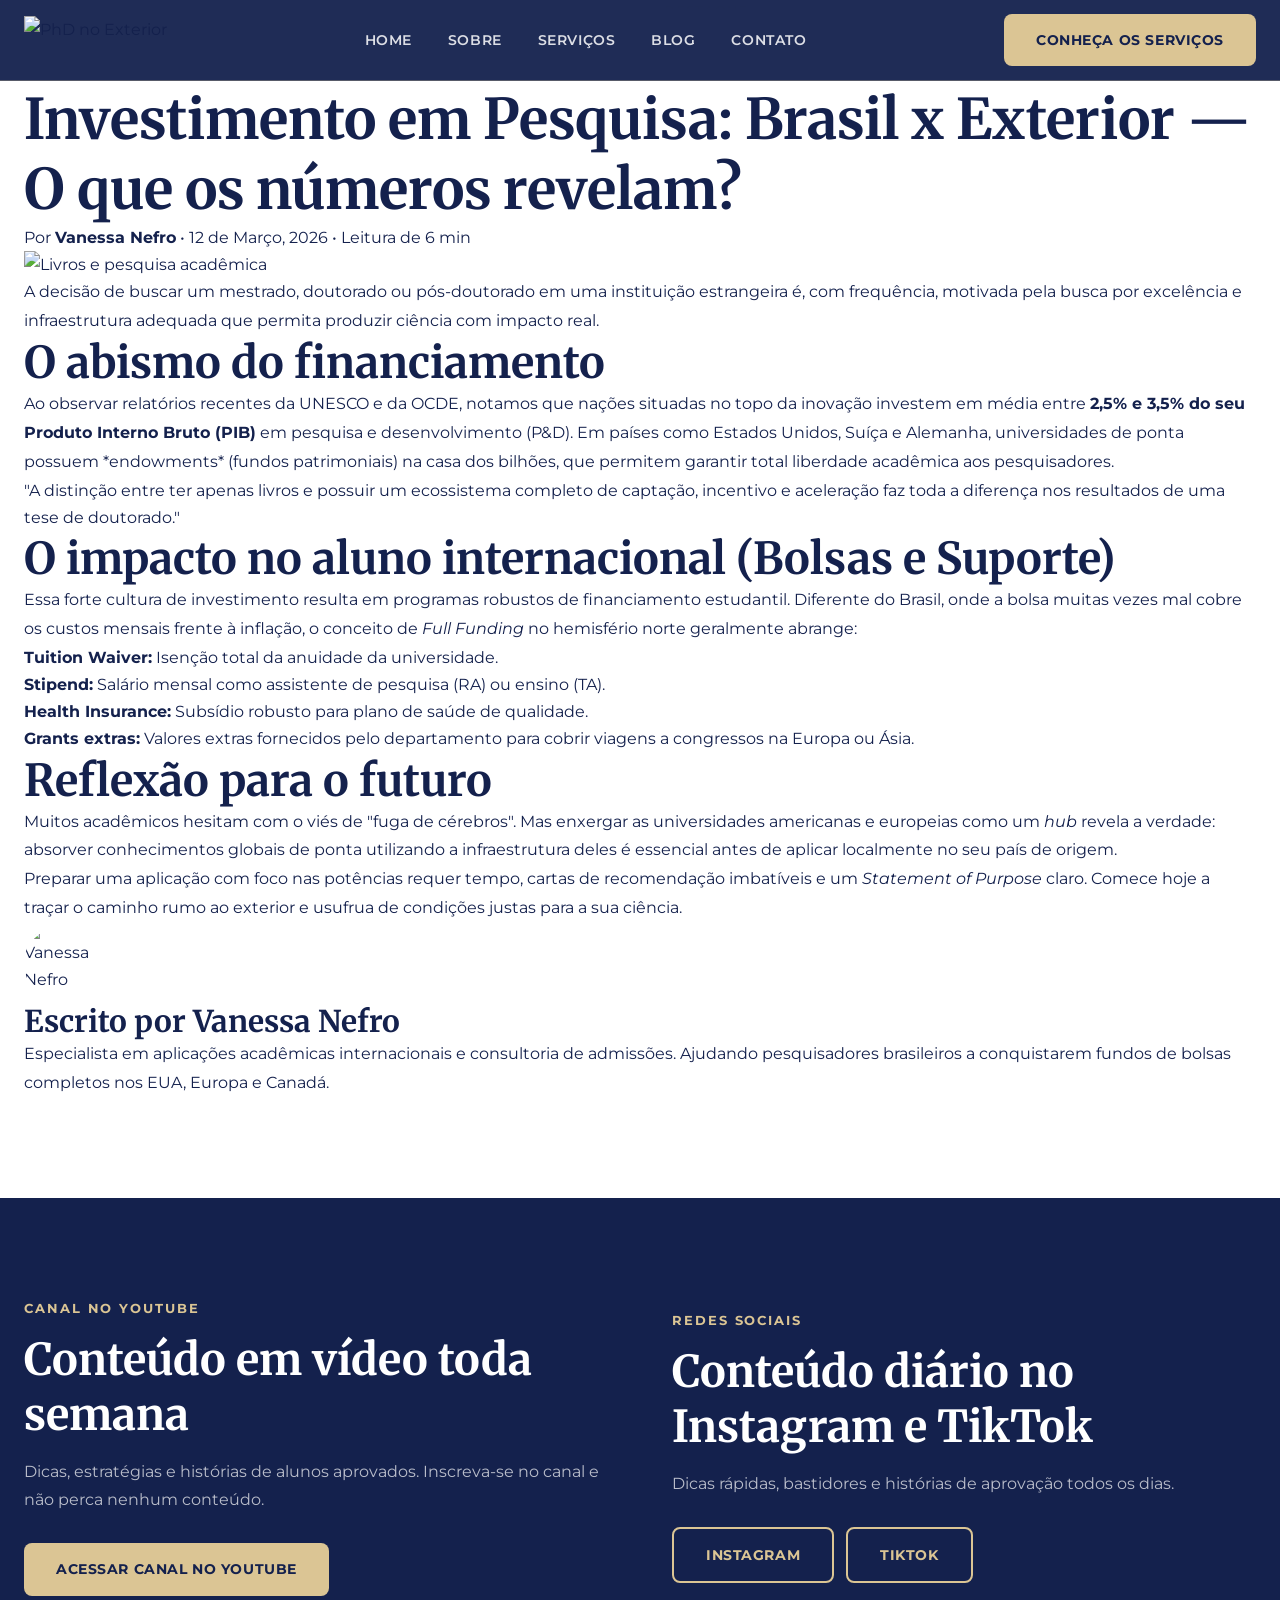
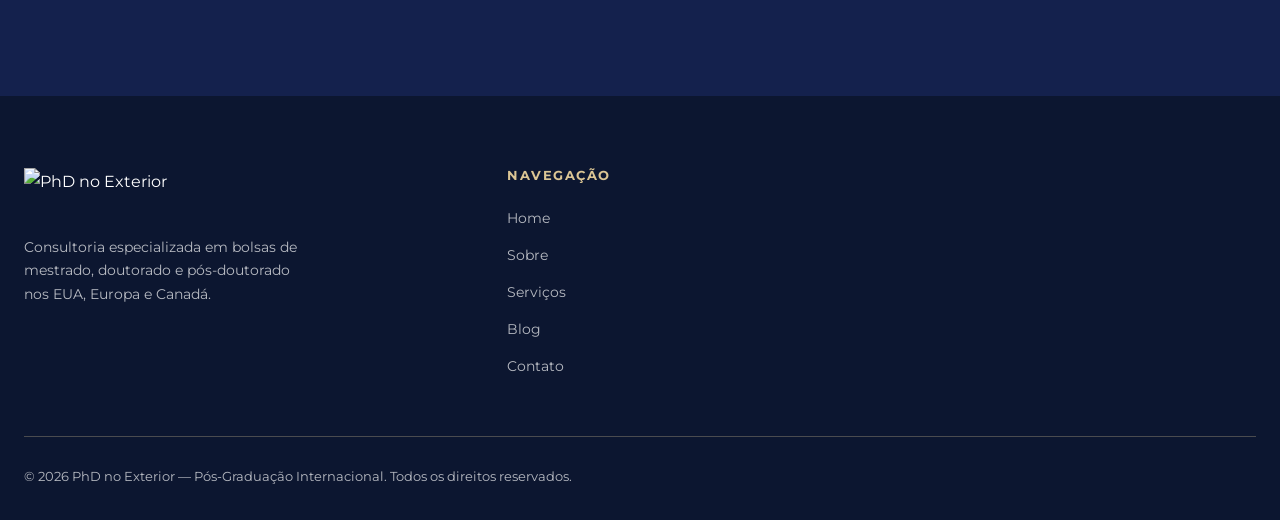
==== artigo-1.html @ e0a58af2 "feat(blog): adiciona paginas individuais de artigos" ====
<!DOCTYPE html>
<html lang="pt-BR">
<head>
  <meta charset="UTF-8" />
  <meta name="viewport" content="width=device-width, initial-scale=1.0" />
  <meta name="description" content="Investimento em Pesquisa: Brasil x Exterior — O que os números revelam?" />
  <title>Investimento em Pesquisa: Brasil x Exterior | PhD no Exterior</title>
  <link rel="stylesheet" href="css/style.css" />
  <link rel="icon" type="image/png" href="02%20-%20LOGOTIPO/LOGOTIPO%20REDUZIDO-01.png" />
</head>
<body>

  <!-- HEADER -->
  <header class="header" id="header">
    <div class="container">
      <nav class="nav">
        <a href="index.html" class="nav__logo">
          <img src="https://wmvubil4ztro699m.public.blob.vercel-storage.com/LOGO_HORIZONTAL_VARIA%C3%87%C3%83O.png" alt="PhD no Exterior" />
        </a>
        <ul class="nav__links">
          <li><a href="index.html">Home</a></li>
          <li><a href="sobre.html">Sobre</a></li>
          <li><a href="servicos.html">Serviços</a></li>
          <li><a href="blog.html" class="active">Blog</a></li>
          <li><a href="contato.html">Contato</a></li>
        </ul>
        <div class="nav__cta">
          <a href="servicos.html" class="btn btn--gold">Conheça os Serviços</a>
        </div>
        <button class="nav__toggle" id="navToggle" aria-label="Menu">
          <span></span><span></span><span></span>
        </button>
      </nav>
    </div>
    <div class="nav__mobile-menu" id="mobileMenu">
      <a href="index.html">Home</a>
      <a href="sobre.html">Sobre</a>
      <a href="servicos.html">Serviços</a>
      <a href="blog.html">Blog</a>
      <a href="contato.html">Contato</a>
      <a href="servicos.html" class="btn btn--gold">Conheça os Serviços</a>
    </div>
  </header>

  <!-- ARTICLE HERO -->
  <section class="article-hero">
    <div class="container" style="position:relative; z-index: 2;">
      <div class="breadcrumb" style="justify-content:center; margin-bottom: 24px;">
        <a href="index.html" style="color:var(--text-muted);">Home</a>
        <span style="color:var(--text-muted);">›</span>
        <a href="blog.html" style="color:var(--text-muted);">Blog</a>
        <span style="color:var(--text-muted);">›</span>
        <span style="color:var(--gold);">Destaque</span>
      </div>
      <span class="eyebrow" style="margin-bottom: 16px;">Pesquisa e Dados</span>
      <h1>Investimento em Pesquisa: Brasil x Exterior — O que os números revelam?</h1>
      <div class="article-meta">
        <span>Por <strong>Vanessa Nefro</strong></span>
        <span>•</span>
        <span>12 de Março, 2026</span>
        <span>•</span>
        <span>Leitura de 6 min</span>
      </div>
    </div>
  </section>

  <!-- ARTICLE CONTENT -->
  <section class="section section--white" style="padding-top: 0;">
    <div class="container">
      <div class="article-image">
        <img src="https://images.unsplash.com/photo-1434030216411-0b793f4b6aee?auto=format&fit=crop&w=1200&q=80" alt="Livros e pesquisa acadêmica" />
      </div>

      <article class="article-body" data-reveal>
        <p>A decisão de buscar um mestrado, doutorado ou pós-doutorado em uma instituição estrangeira é, com frequência, motivada pela busca por excelência e infraestrutura adequada que permita produzir ciência com impacto real.</p>
        
        <h2>O abismo do financiamento</h2>
        <p>Ao observar relatórios recentes da UNESCO e da OCDE, notamos que nações situadas no topo da inovação investem em média entre <strong>2,5% e 3,5% do seu Produto Interno Bruto (PIB)</strong> em pesquisa e desenvolvimento (P&D). Em países como Estados Unidos, Suíça e Alemanha, universidades de ponta possuem *endowments* (fundos patrimoniais) na casa dos bilhões, que permitem garantir total liberdade acadêmica aos pesquisadores.</p>

        <blockquote>
          "A distinção entre ter apenas livros e possuir um ecossistema completo de captação, incentivo e aceleração faz toda a diferença nos resultados de uma tese de doutorado."
        </blockquote>

        <h2>O impacto no aluno internacional (Bolsas e Suporte)</h2>
        <p>Essa forte cultura de investimento resulta em programas robustos de financiamento estudantil. Diferente do Brasil, onde a bolsa muitas vezes mal cobre os custos mensais frente à inflação, o conceito de <em>Full Funding</em> no hemisfério norte geralmente abrange:</p>
        <ul>
          <li><strong>Tuition Waiver:</strong> Isenção total da anuidade da universidade.</li>
          <li><strong>Stipend:</strong> Salário mensal como assistente de pesquisa (RA) ou ensino (TA).</li>
          <li><strong>Health Insurance:</strong> Subsídio robusto para plano de saúde de qualidade.</li>
          <li><strong>Grants extras:</strong> Valores extras fornecidos pelo departamento para cobrir viagens a congressos na Europa ou Ásia.</li>
        </ul>

        <h2>Reflexão para o futuro</h2>
        <p>Muitos acadêmicos hesitam com o viés de "fuga de cérebros". Mas enxergar as universidades americanas e europeias como um <em>hub</em> revela a verdade: absorver conhecimentos globais de ponta utilizando a infraestrutura deles é essencial antes de aplicar localmente no seu país de origem.</p>

        <p>Preparar uma aplicação com foco nas potências requer tempo, cartas de recomendação imbatíveis e um <em>Statement of Purpose</em> claro. Comece hoje a traçar o caminho rumo ao exterior e usufrua de condições justas para a sua ciência.</p>
      </article>

      <!-- AUTHOR BIO -->
      <div class="article-author" data-reveal>
        <div class="author-avatar">
          <img src="https://wmvubil4ztro699m.public.blob.vercel-storage.com/foto-1.jpeg" alt="Vanessa Nefro" style="width:80px;height:80px;border-radius:50%;object-fit:cover;" />
        </div>
        <div class="author-info">
          <h3>Escrito por Vanessa Nefro</h3>
          <p>Especialista em aplicações acadêmicas internacionais e consultoria de admissões. Ajudando pesquisadores brasileiros a conquistarem fundos de bolsas completos nos EUA, Europa e Canadá.</p>
        </div>
      </div>
    </div>
  </section>

  <!-- NEWSLETTER / YOUTUBE (SAME AS BLOG) -->
  <section class="section section--dark">
    <div class="container">
      <div style="display:grid;grid-template-columns:1fr 1fr;gap:64px;align-items:center;" data-reveal>
        <div>
          <span class="eyebrow">Canal no YouTube</span>
          <h2 style="color:var(--white);margin-bottom:16px;">Conteúdo em vídeo toda semana</h2>
          <p style="color:var(--text-muted);margin-bottom:28px;">Dicas, estratégias e histórias de alunos aprovados. Inscreva-se no canal e não perca nenhum conteúdo.</p>
          <a href="https://www.youtube.com/@phdnoexterior9542" target="_blank" rel="noopener" class="btn btn--gold">
            Acessar Canal no YouTube
          </a>
        </div>
        <div>
          <span class="eyebrow">Redes Sociais</span>
          <h2 style="color:var(--white);margin-bottom:16px;">Conteúdo diário no Instagram e TikTok</h2>
          <p style="color:var(--text-muted);margin-bottom:28px;">Dicas rápidas, bastidores e histórias de aprovação todos os dias.</p>
          <div style="display:flex;gap:12px;flex-wrap:wrap;">
            <a href="https://www.instagram.com/phdnoexterior" target="_blank" rel="noopener" class="btn btn--outline-gold">Instagram</a>
            <a href="https://www.tiktok.com/@phdnoexterior" target="_blank" rel="noopener" class="btn btn--outline-gold">TikTok</a>
          </div>
        </div>
      </div>
    </div>
  </section>

  <!-- FOOTER -->
  <footer class="footer">
    <div class="container">
      <div class="footer__grid">
        <div class="footer__brand">
          <img src="https://wmvubil4ztro699m.public.blob.vercel-storage.com/LOGO_HORIZONTAL_VARIA%C3%87%C3%83O.png" alt="PhD no Exterior" />
          <p>Consultoria especializada em bolsas de mestrado, doutorado e pós-doutorado nos EUA, Europa e Canadá.</p>
        </div>
        <div class="footer__col">
          <h4>Navegação</h4>
          <ul>
            <li><a href="index.html">Home</a></li>
            <li><a href="sobre.html">Sobre</a></li>
            <li><a href="servicos.html">Serviços</a></li>
            <li><a href="blog.html">Blog</a></li>
            <li><a href="contato.html">Contato</a></li>
          </ul>
        </div>
      </div>
      <div class="footer__bottom">
        <p>&copy; 2026 PhD no Exterior — Pós-Graduação Internacional. Todos os direitos reservados.</p>
      </div>
    </div>
  </footer>

  <script src="js/main.js"></script>
</body>
</html>
---- css/style.css ----
/* ============================================
   PHD NO EXTERIOR — Design System
   Fonte: Manual de Marca + Briefing Web Design
   ============================================ */

/* Google Fonts */
@import url('https://fonts.googleapis.com/css2?family=Merriweather:ital,wght@0,300;0,400;0,700;0,900;1,300;1,400&family=Montserrat:wght@300;400;500;600;700;800&display=swap');

/* ============================================
   VARIÁVEIS DE DESIGN
   ============================================ */
:root {
  /* Cores da Paleta Oficial */
  --navy:       #14214D;
  --blue:       #404F7A;
  --gold:       #DBC594;
  --cream:      #EFEBE1;
  --white:      #FFFFFF;
  --black:      #0D0D0D;

  /* Derivadas */
  --navy-dark:  #0c1630;
  --gold-hover: #c9ae76;
  --cream-dark: #ddd8ca;
  --text-muted: rgba(255,255,255,0.7);
  --divider:    rgba(219,197,148,0.3);

  /* Tipografia */
  --font-title: 'Merriweather', Georgia, serif;
  --font-body:  'Montserrat', sans-serif;

  /* Espaçamento */
  --section-py: 100px;
  --container:  1280px;
  --radius:     8px;
  --radius-lg:  16px;

  /* Sombras */
  --shadow:     0 4px 24px rgba(20,33,77,0.12);
  --shadow-lg:  0 8px 48px rgba(20,33,77,0.18);

  /* Transição */
  --transition: 0.3s ease;
}

/* ============================================
   RESET & BASE
   ============================================ */
*, *::before, *::after {
  box-sizing: border-box;
  margin: 0;
  padding: 0;
}

html {
  scroll-behavior: smooth;
  font-size: 16px;
}

body {
  font-family: var(--font-body);
  color: var(--navy);
  background: var(--white);
  line-height: 1.7;
  -webkit-font-smoothing: antialiased;
}

img { max-width: 100%; height: auto; display: block; }
a  { text-decoration: none; color: inherit; transition: var(--transition); }
ul { list-style: none; }
button { cursor: pointer; border: none; background: none; font-family: inherit; }

/* ============================================
   TIPOGRAFIA
   ============================================ */
h1, h2, h3, h4, h5, h6 {
  font-family: var(--font-title);
  line-height: 1.25;
  font-weight: 700;
}

h1 { font-size: clamp(2rem, 4.5vw, 3.5rem); }
h2 { font-size: clamp(1.75rem, 3.5vw, 2.75rem); }
h3 { font-size: clamp(1.3rem, 2.5vw, 1.875rem); }
h4 { font-size: 1.25rem; }
p  { font-size: 1rem; line-height: 1.8; }

.eyebrow {
  font-family: var(--font-body);
  font-size: 0.8rem;
  font-weight: 700;
  letter-spacing: 0.15em;
  text-transform: uppercase;
  color: var(--gold);
  margin-bottom: 12px;
  display: block;
}

/* ============================================
   LAYOUT
   ============================================ */
.container {
  max-width: var(--container);
  margin: 0 auto;
  padding: 0 24px;
}

.section {
  padding: var(--section-py) 0;
}

.section--dark {
  background: var(--navy);
  color: var(--white);
}

.section--navy2 {
  background: var(--blue);
  color: var(--white);
}

.section--cream {
  background: var(--cream);
  color: var(--navy);
}

.section--white {
  background: var(--white);
  color: var(--navy);
}

.section-header {
  text-align: center;
  max-width: 720px;
  margin: 0 auto 64px;
}

.section-header p {
  margin-top: 16px;
  font-size: 1.05rem;
  opacity: 0.85;
}

/* Divisor dourado */
.divider {
  width: 60px;
  height: 3px;
  background: var(--gold);
  margin: 16px auto 0;
  border-radius: 2px;
}

.divider--left {
  margin-left: 0;
}

/* ============================================
   BOTÕES
   ============================================ */
.btn {
  display: inline-flex;
  align-items: center;
  gap: 8px;
  padding: 14px 32px;
  border-radius: var(--radius);
  font-family: var(--font-body);
  font-size: 0.9rem;
  font-weight: 700;
  letter-spacing: 0.04em;
  text-transform: uppercase;
  transition: var(--transition);
  cursor: pointer;
}

.btn--gold {
  background: var(--gold);
  color: var(--navy);
}
.btn--gold:hover {
  background: var(--gold-hover);
  transform: translateY(-2px);
  box-shadow: 0 8px 24px rgba(219,197,148,0.4);
}

.btn--outline-gold {
  background: transparent;
  color: var(--gold);
  border: 2px solid var(--gold);
}
.btn--outline-gold:hover {
  background: var(--gold);
  color: var(--navy);
  transform: translateY(-2px);
}

.btn--navy {
  background: var(--navy);
  color: var(--white);
}
.btn--navy:hover {
  background: var(--navy-dark);
  transform: translateY(-2px);
  box-shadow: var(--shadow);
}

.btn--outline-white {
  background: transparent;
  color: var(--white);
  border: 2px solid rgba(255,255,255,0.5);
}
.btn--outline-white:hover {
  border-color: var(--white);
  background: rgba(255,255,255,0.1);
}

.btn--whatsapp {
  background: #25D366;
  color: var(--white);
}
.btn--whatsapp:hover {
  background: #1ebe5a;
  transform: translateY(-2px);
  box-shadow: 0 8px 24px rgba(37,211,102,0.3);
}

.btn svg { width: 18px; height: 18px; }

/* ============================================
   HEADER / NAVEGAÇÃO
   ============================================ */
.header {
  position: fixed;
  top: 0; left: 0; right: 0;
  z-index: 1000;
  background: rgba(20, 33, 77, 0.95);
  backdrop-filter: blur(12px);
  -webkit-backdrop-filter: blur(12px);
  border-bottom: 1px solid var(--divider);
  transition: var(--transition);
}

.header.scrolled {
  background: rgba(12, 22, 48, 0.98);
  box-shadow: var(--shadow);
}

.nav {
  display: flex;
  align-items: center;
  justify-content: space-between;
  height: 80px;
}

.nav__logo {
  flex-shrink: 0;
}

.nav__logo img {
  height: 48px;
  width: auto;
}

.nav__links {
  display: flex;
  align-items: center;
  gap: 36px;
}

.nav__links a {
  color: rgba(255,255,255,0.85);
  font-size: 0.875rem;
  font-weight: 600;
  letter-spacing: 0.04em;
  text-transform: uppercase;
  position: relative;
  padding-bottom: 4px;
}

.nav__links a::after {
  content: '';
  position: absolute;
  bottom: 0; left: 0;
  width: 0; height: 2px;
  background: var(--gold);
  transition: width var(--transition);
}

.nav__links a:hover,
.nav__links a.active {
  color: var(--white);
}

.nav__links a:hover::after,
.nav__links a.active::after {
  width: 100%;
}

.nav__cta {
  flex-shrink: 0;
}

.nav__toggle {
  display: none;
  flex-direction: column;
  gap: 5px;
  padding: 4px;
}

.nav__toggle span {
  display: block;
  width: 24px;
  height: 2px;
  background: var(--white);
  border-radius: 2px;
  transition: var(--transition);
}

/* Menu mobile: oculto por padrão em todas as telas */
.nav__mobile-menu {
  display: none;
}

/* ============================================
   HERO
   ============================================ */
.hero {
  min-height: 100vh;
  background: var(--navy);
  display: flex;
  align-items: flex-start;
  position: relative;
  overflow: hidden;
  padding: 160px 0 120px;
}

.hero__bg {
  position: absolute;
  inset: 0;
  background-image: url('https://wmvubil4ztro699m.public.blob.vercel-storage.com/PHD-2.png');
  background-size: cover;
  background-position: center top;
  background-repeat: no-repeat;
}

/* Padrão sutil de fundo */
.hero__pattern {
  position: absolute;
  inset: 0;
  background-image: radial-gradient(circle, rgba(219,197,148,0.04) 1px, transparent 1px);
  background-size: 40px 40px;
  z-index: 1;
}

.hero__content {
  position: relative;
  z-index: 2;
  max-width: 760px;
}

.hero__badge {
  display: inline-flex;
  align-items: center;
  gap: 8px;
  background: rgba(219,197,148,0.15);
  border: 1px solid rgba(219,197,148,0.3);
  color: var(--gold);
  padding: 8px 16px;
  border-radius: 100px;
  font-size: 0.8rem;
  font-weight: 700;
  letter-spacing: 0.1em;
  text-transform: uppercase;
  margin-bottom: 28px;
}

.hero__badge::before {
  content: '';
  width: 6px; height: 6px;
  background: var(--gold);
  border-radius: 50%;
}

.hero h1 {
  color: var(--white);
  margin-bottom: 24px;
  font-size: clamp(2.2rem, 5vw, 3.8rem);
}

.hero h1 em {
  font-style: normal;
  color: var(--gold);
}

.hero__subtitle {
  color: var(--text-muted);
  font-size: 1.15rem;
  max-width: 680px;
  margin-bottom: 40px;
  line-height: 1.75;
}

.hero__actions {
  display: flex;
  flex-wrap: wrap;
  gap: 16px;
  margin-bottom: 64px;
}

.hero__stats {
  display: flex;
  flex-wrap: wrap;
  gap: 40px;
  padding-top: 48px;
  border-top: 1px solid var(--divider);
}

.hero__stat-number {
  font-family: var(--font-title);
  font-size: 2.25rem;
  font-weight: 900;
  color: var(--gold);
  display: block;
  line-height: 1;
}

.hero__stat-label {
  font-size: 0.8rem;
  font-weight: 600;
  color: var(--text-muted);
  text-transform: uppercase;
  letter-spacing: 0.05em;
  margin-top: 6px;
}

/* ============================================
   SEÇÃO: OPORTUNIDADE
   ============================================ */
.opportunity {
  background: var(--cream);
}

.opportunity__grid {
  display: grid;
  grid-template-columns: 1fr 1fr;
  gap: 80px;
  align-items: center;
}

.opportunity__content h2 {
  color: var(--navy);
  margin-bottom: 20px;
}

.opportunity__content p {
  color: #444;
  margin-bottom: 16px;
}

.opportunity__highlight {
  background: var(--navy);
  color: var(--cream);
  padding: 28px 32px;
  border-radius: var(--radius-lg);
  margin-top: 32px;
  border-left: 4px solid var(--gold);
}

.opportunity__highlight p {
  color: var(--cream);
  font-size: 1.05rem;
  font-style: italic;
  margin: 0;
}

.opportunity__visual {
  display: grid;
  grid-template-columns: 1fr 1fr;
  gap: 20px;
}

.opp-card {
  background: var(--white);
  padding: 28px 24px;
  border-radius: var(--radius-lg);
  box-shadow: var(--shadow);
  text-align: center;
  transition: var(--transition);
}

.opp-card:hover {
  transform: translateY(-4px);
  box-shadow: var(--shadow-lg);
}

.opp-card__icon {
  width: 48px;
  height: 48px;
  min-width: 48px;
  max-width: 48px;
  background: rgba(20,33,77,0.08);
  border-radius: 12px;
  display: flex;
  align-items: center;
  justify-content: center;
  margin: 0 auto 14px;
}
.opp-card__icon svg {
  width: 24px;
  height: 24px;
  min-width: 24px;
  max-width: 24px;
  stroke: var(--navy);
  fill: none;
  stroke-linecap: round;
  stroke-linejoin: round;
}
.opp-card--featured .opp-card__icon {
  background: rgba(219,197,148,0.18);
}
.opp-card--featured .opp-card__icon svg {
  stroke: var(--gold);
}

.opp-card__title {
  font-family: var(--font-title);
  font-size: 1rem;
  font-weight: 700;
  color: var(--navy);
  margin-bottom: 8px;
}

.opp-card__text {
  font-size: 0.85rem;
  color: #666;
  line-height: 1.5;
}

.opp-card--featured {
  grid-column: 1 / -1;
  background: var(--navy);
  color: var(--white);
}

.opp-card--featured .opp-card__title,
.opp-card--featured .opp-card__text {
  color: var(--cream);
}

/* ============================================
   SEÇÃO: DEPOIMENTOS (VÍDEOS)
   ============================================ */
.testimonials {
  background: var(--navy);
}

.testimonials .section-header {
  color: var(--white);
}

.videos-grid {
  display: grid;
  grid-template-columns: repeat(3, 1fr);
  gap: 24px;
  margin-bottom: 40px;
}

.video-card {
  border-radius: var(--radius-lg);
  overflow: hidden;
  background: var(--blue);
  position: relative;
  aspect-ratio: 16/9;
  cursor: pointer;
}

.video-card iframe {
  width: 100%;
  height: 100%;
  border: none;
}

.video-card__placeholder {
  width: 100%;
  height: 100%;
  display: flex;
  flex-direction: column;
  align-items: center;
  justify-content: center;
  background: linear-gradient(135deg, var(--blue), var(--navy-dark));
  color: var(--cream);
  gap: 12px;
  transition: var(--transition);
}

.video-card__placeholder:hover {
  background: linear-gradient(135deg, #4a5a8a, var(--blue));
}

.video-card__play {
  width: 56px; height: 56px;
  background: var(--gold);
  border-radius: 50%;
  display: flex;
  align-items: center;
  justify-content: center;
  transition: var(--transition);
}

.video-card__play:hover {
  transform: scale(1.1);
  background: var(--gold-hover);
}

.video-card__play svg {
  fill: var(--navy);
  margin-left: 3px;
}

.video-card__name {
  font-size: 0.85rem;
  font-weight: 600;
  text-align: center;
  padding: 0 16px;
  color: var(--cream);
}

.testimonials__cta {
  text-align: center;
}

/* ============================================
   SEÇÃO: POR QUE UNIVERSIDADES DÃO BOLSAS
   ============================================ */
.why-scholarships {
  background: var(--white);
}

.why__grid {
  display: grid;
  grid-template-columns: repeat(3, 1fr);
  gap: 32px;
  margin-top: 48px;
}

.why-card {
  padding: 36px 28px;
  border-radius: var(--radius-lg);
  border: 1px solid var(--cream-dark);
  transition: var(--transition);
  position: relative;
  overflow: hidden;
}

.why-card::before {
  content: '';
  position: absolute;
  top: 0; left: 0;
  width: 4px; height: 0;
  background: var(--gold);
  transition: height 0.4s ease;
}

.why-card:hover::before {
  height: 100%;
}

.why-card:hover {
  border-color: var(--gold);
  box-shadow: var(--shadow-lg);
  transform: translateY(-4px);
}

.why-card__number {
  font-family: var(--font-title);
  font-size: 3rem;
  font-weight: 900;
  color: var(--cream-dark);
  line-height: 1;
  margin-bottom: 12px;
}
.why-card__icon {
  width: 48px;
  height: 48px;
  min-width: 48px;
  max-width: 48px;
  background: rgba(20,33,77,0.06);
  border-radius: 12px;
  display: flex;
  align-items: center;
  justify-content: center;
  margin-bottom: 16px;
}
.why-card__icon svg {
  width: 24px;
  height: 24px;
  min-width: 24px;
  max-width: 24px;
  stroke: var(--navy);
  fill: none;
  stroke-linecap: round;
  stroke-linejoin: round;
}

.why-card h3 {
  font-size: 1.1rem;
  color: var(--navy);
  margin-bottom: 12px;
}

.why-card p {
  font-size: 0.9rem;
  color: #555;
  line-height: 1.7;
}

/* ============================================
   SEÇÃO: PERFIS DE CANDIDATOS
   ============================================ */
.profiles {
  background: var(--navy);
}

.profiles__grid {
  display: grid;
  grid-template-columns: repeat(3, 1fr);
  gap: 28px;
}

.profile-card {
  background: rgba(255,255,255,0.06);
  border: 1px solid var(--divider);
  border-radius: var(--radius-lg);
  padding: 40px 32px;
  transition: var(--transition);
  position: relative;
}

.profile-card:hover {
  background: rgba(255,255,255,0.1);
  border-color: var(--gold);
  transform: translateY(-4px);
}

.profile-card__number {
  font-family: var(--font-title);
  font-size: 4rem;
  font-weight: 900;
  color: rgba(219,197,148,0.15);
  position: absolute;
  top: 20px; right: 28px;
  line-height: 1;
}

.profile-card__icon {
  width: 52px;
  height: 52px;
  min-width: 52px;
  max-width: 52px;
  background: rgba(219,197,148,0.15);
  border-radius: 14px;
  display: flex;
  align-items: center;
  justify-content: center;
  margin-bottom: 20px;
}
.profile-card__icon svg {
  width: 26px;
  height: 26px;
  min-width: 26px;
  max-width: 26px;
  stroke: var(--gold);
  fill: none;
  stroke-linecap: round;
  stroke-linejoin: round;
}

.profile-card h3 {
  font-size: 1.2rem;
  color: var(--gold);
  margin-bottom: 16px;
}

.profile-card p {
  font-size: 0.9rem;
  color: var(--text-muted);
  line-height: 1.75;
}

/* ============================================
   SEÇÃO: SERVIÇOS (CARDS)
   ============================================ */
.services-section {
  background: var(--cream);
}

.services-grid {
  display: grid;
  grid-template-columns: repeat(3, 1fr);
  gap: 28px;
}

.service-card {
  background: var(--white);
  border-radius: var(--radius-lg);
  overflow: hidden;
  box-shadow: var(--shadow);
  transition: var(--transition);
  display: flex;
  flex-direction: column;
}

.service-card:hover {
  transform: translateY(-6px);
  box-shadow: var(--shadow-lg);
}

.service-card:nth-child(4),
.service-card:nth-child(5) {
  /* Centralizar os 2 últimos em uma linha de 3 colunas */
}

.service-card__header {
  background: var(--navy);
  padding: 32px 28px;
  position: relative;
  overflow: hidden;
}

.service-card__header::after {
  content: '';
  position: absolute;
  bottom: -1px; left: 0; right: 0;
  height: 20px;
  background: var(--white);
  clip-path: ellipse(60% 100% at 50% 100%);
}

.service-card__icon {
  width: 48px;
  height: 48px;
  min-width: 48px;
  max-width: 48px;
  background: rgba(219,197,148,0.2);
  border-radius: 12px;
  display: flex;
  align-items: center;
  justify-content: center;
  margin-bottom: 14px;
}
.service-card__icon svg {
  width: 24px;
  height: 24px;
  min-width: 24px;
  max-width: 24px;
  stroke: var(--gold);
  fill: none;
  stroke-linecap: round;
  stroke-linejoin: round;
}

.service-card__header h3 {
  color: var(--white);
  font-size: 1.2rem;
  line-height: 1.3;
}

.service-card__header .eyebrow {
  margin-bottom: 8px;
}

.service-card__body {
  padding: 28px 28px;
  flex: 1;
  display: flex;
  flex-direction: column;
}

.service-card__body p {
  font-size: 0.9rem;
  color: #555;
  margin-bottom: 20px;
  flex: 1;
}

.service-card__price {
  font-family: var(--font-title);
  font-size: 1.2rem;
  font-weight: 700;
  color: var(--navy);
  margin-bottom: 20px;
}

.service-card__steps {
  margin: 0 0 20px;
  display: flex;
  flex-direction: column;
  gap: 8px;
}

.service-card__steps li {
  display: flex;
  align-items: center;
  gap: 10px;
  font-size: 0.85rem;
  color: #444;
}

.service-card__steps li::before {
  content: '';
  width: 8px; height: 8px;
  background: var(--gold);
  border-radius: 50%;
  flex-shrink: 0;
}

/* Centralizar linha 4 e 5 */
.services-grid--last-row {
  display: grid;
  grid-template-columns: repeat(2, 1fr);
  gap: 28px;
  max-width: 780px;
  margin: 28px auto 0;
}

/* ============================================
   SEÇÃO: FAQ
   ============================================ */
.faq {
  background: var(--white);
}

.faq__list {
  max-width: 820px;
  margin: 0 auto;
  display: flex;
  flex-direction: column;
  gap: 12px;
}

.faq-item {
  border: 1px solid var(--cream-dark);
  border-radius: var(--radius);
  overflow: hidden;
  transition: var(--transition);
}

.faq-item.open {
  border-color: var(--gold);
}

.faq-item__question {
  display: flex;
  align-items: center;
  justify-content: space-between;
  padding: 22px 28px;
  cursor: pointer;
  gap: 16px;
  font-family: var(--font-title);
  font-size: 1rem;
  font-weight: 700;
  color: var(--navy);
  background: var(--white);
  transition: var(--transition);
  width: 100%;
  text-align: left;
}

.faq-item__question:hover {
  background: var(--cream);
}

.faq-item.open .faq-item__question {
  background: var(--navy);
  color: var(--white);
}

.faq-item__icon {
  flex-shrink: 0;
  width: 28px; height: 28px;
  border-radius: 50%;
  background: var(--gold);
  display: flex;
  align-items: center;
  justify-content: center;
  transition: transform var(--transition);
}

.faq-item__icon svg {
  fill: var(--navy);
  transition: transform var(--transition);
}

.faq-item.open .faq-item__icon svg {
  transform: rotate(45deg);
}

.faq-item__answer {
  display: none;
  padding: 0 28px 24px;
  font-size: 0.95rem;
  color: #444;
  line-height: 1.8;
}

.faq-item.open .faq-item__answer {
  display: block;
}

/* ============================================
   SEÇÃO: SOBRE (HOME PREVIEW)
   ============================================ */
.about-preview {
  background: var(--navy);
}

.about-preview__grid {
  display: grid;
  grid-template-columns: 1fr 1.2fr;
  gap: 80px;
  align-items: center;
}

.about-preview__image {
  position: relative;
}

.about-preview__img-wrapper {
  border-radius: var(--radius-lg);
  overflow: hidden;
  aspect-ratio: 4/5;
  background: var(--blue);
  position: relative;
}

.about-preview__img-wrapper img {
  width: 100%; height: 100%;
  object-fit: cover;
}

.about-preview__img-placeholder {
  width: 100%; height: 100%;
  display: flex;
  flex-direction: column;
  align-items: center;
  justify-content: center;
  gap: 16px;
  color: var(--cream);
}

.about-preview__img-placeholder svg {
  opacity: 0.3;
  width: 80px; height: 80px;
}

.about-preview__badge-float {
  position: absolute;
  bottom: -20px; right: -20px;
  background: var(--gold);
  color: var(--navy);
  padding: 20px 24px;
  border-radius: var(--radius-lg);
  box-shadow: var(--shadow-lg);
  text-align: center;
}

.about-preview__badge-float strong {
  display: block;
  font-family: var(--font-title);
  font-size: 1.75rem;
  font-weight: 900;
}

.about-preview__badge-float span {
  font-size: 0.75rem;
  font-weight: 600;
  text-transform: uppercase;
  letter-spacing: 0.05em;
}

.about-preview__content h2 {
  color: var(--white);
  margin-bottom: 24px;
}

.about-preview__content p {
  color: var(--text-muted);
  margin-bottom: 16px;
  font-size: 0.975rem;
}

.about-preview__institutions {
  margin-top: 32px;
  padding-top: 32px;
  border-top: 1px solid var(--divider);
}

.about-preview__institutions p {
  font-size: 0.8rem;
  font-weight: 700;
  text-transform: uppercase;
  letter-spacing: 0.1em;
  color: var(--gold);
  margin-bottom: 12px;
}

.about-preview__inst-list {
  display: flex;
  flex-wrap: wrap;
  gap: 12px;
}

.inst-tag {
  background: rgba(255,255,255,0.08);
  border: 1px solid var(--divider);
  color: var(--cream);
  padding: 6px 16px;
  border-radius: 100px;
  font-size: 0.8rem;
  font-weight: 600;
}

/* ============================================
   SEÇÃO: CTA BANNER
   ============================================ */
.cta-banner {
  background: var(--gold);
  padding: 80px 0;
}

.cta-banner__inner {
  text-align: center;
  max-width: 720px;
  margin: 0 auto;
}

.cta-banner h2 {
  color: var(--navy);
  margin-bottom: 16px;
  font-size: clamp(1.75rem, 3.5vw, 2.5rem);
}

.cta-banner p {
  color: rgba(20,33,77,0.75);
  font-size: 1.05rem;
  margin-bottom: 36px;
}

.cta-banner__actions {
  display: flex;
  justify-content: center;
  flex-wrap: wrap;
  gap: 16px;
}

/* ============================================
   FOOTER
   ============================================ */
.footer {
  background: var(--navy-dark);
  color: var(--white);
  padding: 72px 0 32px;
}

.footer__grid {
  display: grid;
  grid-template-columns: 2fr 1fr 1fr 1fr;
  gap: 48px;
  margin-bottom: 56px;
}

.footer__brand img {
  height: 48px;
  margin-bottom: 20px;
}

.footer__brand p {
  font-size: 0.875rem;
  color: var(--text-muted);
  line-height: 1.7;
  max-width: 280px;
}

.footer__social {
  display: flex;
  gap: 12px;
  margin-top: 24px;
}

.footer__social a {
  width: 40px; height: 40px;
  background: rgba(255,255,255,0.08);
  border-radius: 8px;
  display: flex;
  align-items: center;
  justify-content: center;
  transition: var(--transition);
}

.footer__social a:hover {
  background: var(--gold);
}

.footer__social a:hover svg { fill: var(--navy); }

.footer__social svg {
  width: 18px; height: 18px;
  fill: var(--white);
}

.footer__col h4 {
  font-family: var(--font-body);
  font-size: 0.8rem;
  font-weight: 700;
  letter-spacing: 0.12em;
  text-transform: uppercase;
  color: var(--gold);
  margin-bottom: 20px;
}

.footer__col ul {
  display: flex;
  flex-direction: column;
  gap: 10px;
}

.footer__col ul a {
  font-size: 0.875rem;
  color: var(--text-muted);
  transition: var(--transition);
}

.footer__col ul a:hover {
  color: var(--white);
  padding-left: 4px;
}

.footer__contact-item {
  display: flex;
  align-items: flex-start;
  gap: 10px;
  font-size: 0.875rem;
  color: var(--text-muted);
  margin-bottom: 12px;
}

.footer__contact-item svg {
  flex-shrink: 0;
  width: 16px; height: 16px;
  fill: var(--gold);
  margin-top: 2px;
}

.footer__bottom {
  border-top: 1px solid var(--divider);
  padding-top: 28px;
  display: flex;
  align-items: center;
  justify-content: space-between;
  flex-wrap: wrap;
  gap: 16px;
}

.footer__bottom p {
  font-size: 0.8rem;
  color: var(--text-muted);
}

/* ============================================
   PAGE HERO (páginas internas)
   ============================================ */
.page-hero {
  background: var(--navy);
  padding: 160px 0 80px;
  text-align: center;
}

.page-hero h1 { color: var(--white); margin-bottom: 16px; }
.page-hero p  { color: var(--text-muted); font-size: 1.1rem; max-width: 600px; margin: 0 auto; }

.breadcrumb {
  display: flex;
  justify-content: center;
  align-items: center;
  gap: 8px;
  margin-bottom: 16px;
  font-size: 0.8rem;
  color: var(--gold);
  font-weight: 600;
  text-transform: uppercase;
  letter-spacing: 0.08em;
}

.breadcrumb a { color: var(--text-muted); }
.breadcrumb a:hover { color: var(--gold); }
.breadcrumb span { opacity: 0.5; }

/* ============================================
   PÁGINA: SOBRE
   ============================================ */
.about-story {
  background: var(--cream);
}

.about-story__grid {
  display: grid;
  grid-template-columns: 1fr 1fr;
  gap: 80px;
  align-items: start;
}

.about-story__content h2 { color: var(--navy); margin-bottom: 24px; }
.about-story__content p {
  color: #444;
  margin-bottom: 16px;
  font-size: 0.975rem;
}

.about-story__quote {
  background: var(--navy);
  color: var(--cream);
  padding: 32px;
  border-radius: var(--radius-lg);
  position: relative;
  margin-top: 32px;
}

.about-story__quote::before {
  content: '"';
  position: absolute;
  top: -20px; left: 24px;
  font-family: var(--font-title);
  font-size: 5rem;
  color: var(--gold);
  line-height: 1;
}

.about-story__quote p {
  color: var(--cream);
  font-size: 1.05rem;
  font-style: italic;
  line-height: 1.8;
  margin: 0;
}

.about-story__image {
  position: sticky;
  top: 100px;
}

.about-story__img {
  border-radius: var(--radius-lg);
  overflow: hidden;
  aspect-ratio: 3/4;
  background: var(--blue);
}

.about-story__img img {
  width: 100%; height: 100%; object-fit: cover;
}

.about-story__achievements {
  display: grid;
  grid-template-columns: 1fr 1fr;
  gap: 16px;
  margin-top: 32px;
}

.achievement-card {
  background: var(--white);
  padding: 24px 20px;
  border-radius: var(--radius);
  border-left: 3px solid var(--gold);
  box-shadow: var(--shadow);
}

.achievement-card strong {
  display: block;
  font-family: var(--font-title);
  font-size: 1.75rem;
  color: var(--navy);
  line-height: 1;
  margin-bottom: 4px;
}

.achievement-card span {
  font-size: 0.8rem;
  color: #666;
  font-weight: 600;
}

/* ============================================
   PÁGINA: SERVIÇOS (DETALHES)
   ============================================ */
.service-detail {
  padding: 80px 0;
}

.service-detail:nth-child(even) {
  background: var(--cream);
}

.service-detail__grid {
  display: grid;
  grid-template-columns: 1fr 1fr;
  gap: 80px;
  align-items: center;
}

.service-detail__grid--reverse {
  direction: rtl;
}

.service-detail__grid--reverse > * {
  direction: ltr;
}

.service-detail__content h2 { color: var(--navy); margin-bottom: 16px; }
.service-detail__content p { color: #555; margin-bottom: 20px; }

.service-detail__features {
  display: flex;
  flex-direction: column;
  gap: 12px;
  margin: 24px 0;
}

.service-detail__feature {
  display: flex;
  align-items: flex-start;
  gap: 12px;
}

.service-detail__feature-icon {
  flex-shrink: 0;
  width: 28px; height: 28px;
  background: var(--gold);
  border-radius: 50%;
  display: flex;
  align-items: center;
  justify-content: center;
  margin-top: 2px;
}

.service-detail__feature-icon svg {
  width: 14px; height: 14px;
  fill: var(--navy);
}

.service-detail__feature p {
  font-size: 0.9rem;
  color: #444;
  margin: 0;
}

.service-detail__visual {
  background: var(--navy);
  border-radius: var(--radius-lg);
  padding: 48px 40px;
  color: var(--white);
}

.service-detail__visual h3 {
  color: var(--gold);
  margin-bottom: 24px;
}

.steps-list {
  display: flex;
  flex-direction: column;
  gap: 20px;
}

.step {
  display: flex;
  gap: 16px;
}

.step__number {
  flex-shrink: 0;
  width: 36px; height: 36px;
  background: var(--gold);
  color: var(--navy);
  border-radius: 50%;
  display: flex;
  align-items: center;
  justify-content: center;
  font-weight: 800;
  font-size: 0.85rem;
  font-family: var(--font-body);
}

.step__text h4 { color: var(--gold); font-size: 0.95rem; margin-bottom: 4px; }
.step__text p  { font-size: 0.85rem; color: var(--text-muted); margin: 0; }

/* ============================================
   PÁGINA: BLOG
   ============================================ */
.blog-grid {
  display: grid;
  grid-template-columns: repeat(3, 1fr);
  gap: 32px;
}

.blog-card {
  border-radius: var(--radius-lg);
  overflow: hidden;
  box-shadow: var(--shadow);
  background: var(--white);
  transition: var(--transition);
}

.blog-card:hover {
  transform: translateY(-4px);
  box-shadow: var(--shadow-lg);
}

.blog-card__image {
  aspect-ratio: 16/9;
  background: var(--blue);
  overflow: hidden;
  position: relative;
}

.blog-card__image img {
  width: 100%; height: 100%; object-fit: cover;
  transition: transform 0.5s ease;
}

.blog-card:hover .blog-card__image img {
  transform: scale(1.05);
}

.blog-card__image-placeholder {
  width: 100%; height: 100%;
  display: flex;
  align-items: center;
  justify-content: center;
}
.blog-card__image-placeholder svg {
  width: 56px;
  height: 56px;
  min-width: 56px;
  max-width: 56px;
  stroke: rgba(255,255,255,0.55);
  fill: none;
  stroke-linecap: round;
  stroke-linejoin: round;
}

.blog-card__body {
  padding: 28px;
}

.blog-card__category {
  font-size: 0.75rem;
  font-weight: 700;
  letter-spacing: 0.1em;
  text-transform: uppercase;
  color: var(--gold);
  display: inline-block;
  background: rgba(219,197,148,0.15);
  padding: 4px 12px;
  border-radius: 100px;
  margin-bottom: 12px;
}

.blog-card h3 {
  font-size: 1.1rem;
  color: var(--navy);
  margin-bottom: 12px;
  line-height: 1.4;
}

.blog-card p {
  font-size: 0.875rem;
  color: #666;
  margin-bottom: 20px;
  line-height: 1.65;
}

.blog-card__footer {
  display: flex;
  align-items: center;
  justify-content: space-between;
  padding-top: 16px;
  border-top: 1px solid var(--cream-dark);
}

.blog-card__date {
  font-size: 0.8rem;
  color: #999;
}

.blog-card__link {
  font-size: 0.8rem;
  font-weight: 700;
  color: var(--navy);
  text-transform: uppercase;
  letter-spacing: 0.05em;
  display: flex;
  align-items: center;
  gap: 4px;
}

.blog-card__link:hover { color: var(--blue); }

/* ============================================
   PÁGINA: CONTATO
   ============================================ */
.contact-section {
  background: var(--cream);
}

.contact-grid {
  display: grid;
  grid-template-columns: 1fr 1.5fr;
  gap: 64px;
  align-items: start;
}

.contact-info h2 { color: var(--navy); margin-bottom: 16px; }
.contact-info p  { color: #555; margin-bottom: 32px; }

.contact-channels {
  display: flex;
  flex-direction: column;
  gap: 16px;
}

.contact-channel {
  display: flex;
  align-items: center;
  gap: 16px;
  padding: 20px 20px;
  background: var(--white);
  border-radius: var(--radius);
  box-shadow: var(--shadow);
  transition: var(--transition);
}

.contact-channel:hover {
  transform: translateX(4px);
  border-left: 3px solid var(--gold);
}

.contact-channel__icon {
  width: 44px; height: 44px;
  background: var(--navy);
  border-radius: 10px;
  display: flex;
  align-items: center;
  justify-content: center;
  flex-shrink: 0;
}

.contact-channel__icon svg {
  width: 20px; height: 20px;
  fill: var(--gold);
}

.contact-channel__label {
  font-size: 0.75rem;
  font-weight: 700;
  text-transform: uppercase;
  letter-spacing: 0.08em;
  color: #999;
  margin-bottom: 2px;
}

.contact-channel__value {
  font-size: 0.95rem;
  font-weight: 600;
  color: var(--navy);
}

.contact-form {
  background: var(--white);
  padding: 48px 40px;
  border-radius: var(--radius-lg);
  box-shadow: var(--shadow-lg);
}

.contact-form h3 {
  color: var(--navy);
  margin-bottom: 8px;
}

.contact-form > p {
  color: #777;
  font-size: 0.9rem;
  margin-bottom: 32px;
}

.form-group {
  margin-bottom: 20px;
}

.form-group label {
  display: block;
  font-size: 0.8rem;
  font-weight: 700;
  text-transform: uppercase;
  letter-spacing: 0.06em;
  color: var(--navy);
  margin-bottom: 8px;
}

.form-group input,
.form-group select,
.form-group textarea {
  width: 100%;
  padding: 14px 16px;
  border: 2px solid var(--cream-dark);
  border-radius: var(--radius);
  font-family: var(--font-body);
  font-size: 0.95rem;
  color: var(--navy);
  background: var(--white);
  transition: var(--transition);
  outline: none;
}

.form-group input:focus,
.form-group select:focus,
.form-group textarea:focus {
  border-color: var(--navy);
  box-shadow: 0 0 0 3px rgba(20,33,77,0.08);
}

.form-group textarea {
  resize: vertical;
  min-height: 120px;
}

.form-row {
  display: grid;
  grid-template-columns: 1fr 1fr;
  gap: 16px;
}

/* ============================================
   REDES SOCIAIS NA HOME
   ============================================ */
.social-section {
  background: var(--blue);
  padding: 64px 0;
}

.social-section__inner {
  display: flex;
  align-items: center;
  justify-content: space-between;
  flex-wrap: wrap;
  gap: 32px;
}

.social-section__text h3 { color: var(--white); margin-bottom: 8px; }
.social-section__text p  { color: var(--text-muted); }

.social-links {
  display: flex;
  gap: 16px;
  flex-wrap: wrap;
}

.social-link {
  display: flex;
  align-items: center;
  gap: 10px;
  padding: 12px 24px;
  border-radius: var(--radius);
  border: 1px solid rgba(255,255,255,0.2);
  color: var(--white);
  font-size: 0.85rem;
  font-weight: 600;
  transition: var(--transition);
}

.social-link svg { width: 20px; height: 20px; fill: currentColor; }

.social-link--yt:hover  { background: #FF0000; border-color: #FF0000; }
.social-link--ig:hover  { background: linear-gradient(45deg, #f09433,#e6683c,#dc2743,#cc2366,#bc1888); border-color: transparent; }
.social-link--li:hover  { background: #0A66C2; border-color: #0A66C2; }
.social-link--tt:hover  { background: #000; border-color: #000; }

/* ============================================
   ANIMAÇÕES
   ============================================ */
@keyframes fadeInUp {
  from { opacity: 0; transform: translateY(30px); }
  to   { opacity: 1; transform: translateY(0); }
}

@keyframes fadeIn {
  from { opacity: 0; }
  to   { opacity: 1; }
}

.animate-in {
  animation: fadeInUp 0.7s ease forwards;
}

.animate-delay-1 { animation-delay: 0.1s; }
.animate-delay-2 { animation-delay: 0.2s; }
.animate-delay-3 { animation-delay: 0.3s; }
.animate-delay-4 { animation-delay: 0.4s; }

/* Intersection Observer classes */
[data-reveal] {
  opacity: 0;
  transform: translateY(24px);
  transition: opacity 0.6s ease, transform 0.6s ease;
}

[data-reveal].revealed {
  opacity: 1;
  transform: translateY(0);
}

[data-reveal-delay="1"] { transition-delay: 0.1s; }
[data-reveal-delay="2"] { transition-delay: 0.2s; }
[data-reveal-delay="3"] { transition-delay: 0.3s; }
[data-reveal-delay="4"] { transition-delay: 0.4s; }
[data-reveal-delay="5"] { transition-delay: 0.5s; }

/* ============================================
   UTILITÁRIOS
   ============================================ */
.text-center { text-align: center; }
.text-gold   { color: var(--gold); }
.text-white  { color: var(--white); }
.text-navy   { color: var(--navy); }

.mt-8  { margin-top: 8px; }
.mt-16 { margin-top: 16px; }
.mt-24 { margin-top: 24px; }
.mt-32 { margin-top: 32px; }
.mt-48 { margin-top: 48px; }

.mb-0  { margin-bottom: 0; }

/* ============================================
   RESPONSIVO
   ============================================ */
@media (max-width: 1024px) {
  :root { --section-py: 80px; }

  .opportunity__grid,
  .about-preview__grid,
  .about-story__grid,
  .service-detail__grid,
  .contact-grid {
    grid-template-columns: 1fr;
    gap: 48px;
  }

  .profiles__grid,
  .why__grid {
    grid-template-columns: 1fr 1fr;
  }

  .services-grid {
    grid-template-columns: 1fr 1fr;
  }

  .footer__grid {
    grid-template-columns: 1fr 1fr;
  }
}

@media (max-width: 768px) {
  :root { --section-py: 64px; }

  .nav__links,
  .nav__cta {
    display: none;
  }

  .nav__toggle { display: flex; }

  /* Menu mobile overlay */
  .nav__mobile-menu {
    display: none;
    position: fixed;
    top: 80px; left: 0; right: 0; bottom: 0;
    background: var(--navy);
    flex-direction: column;
    align-items: center;
    justify-content: center;
    gap: 32px;
    z-index: 999;
  }

  .nav__mobile-menu.open {
    display: flex;
  }

  .nav__mobile-menu a {
    font-size: 1.5rem;
    font-family: var(--font-title);
    color: var(--white);
    font-weight: 700;
  }

  .nav__mobile-menu a:hover { color: var(--gold); }

  .hero { padding: 120px 0 80px; min-height: auto; align-items: flex-start; }

  .videos-grid { grid-template-columns: 1fr; }

  .profiles__grid,
  .why__grid,
  .services-grid,
  .blog-grid {
    grid-template-columns: 1fr;
  }

  .services-grid--last-row {
    grid-template-columns: 1fr;
  }

  .opportunity__visual {
    grid-template-columns: 1fr 1fr;
  }

  .about-preview__badge-float {
    position: static;
    display: inline-block;
    margin-top: 20px;
  }

  .footer__grid { grid-template-columns: 1fr; gap: 32px; }

  .footer__bottom { flex-direction: column; text-align: center; }

  .social-section__inner { flex-direction: column; text-align: center; }

  .service-detail__grid--reverse { direction: ltr; }

  .form-row { grid-template-columns: 1fr; }

  .hero__stats { gap: 24px; }

  .contact-form { padding: 32px 24px; }

  .achievement-card { padding: 20px 16px; }
}

@media (max-width: 480px) {
  .btn { padding: 12px 24px; font-size: 0.8rem; }
  .hero__actions { flex-direction: column; }
  .opportunity__visual { grid-template-columns: 1fr; }
  .about-story__achievements { grid-template-columns: 1fr; }
}

/* ============================================
   ESTILOS DO BLOG (SLIDER, FILTROS, BUSCA)
   ============================================ */

/* Slider de Destaques */
.featured-slider-container {
  position: relative;
  background: var(--navy);
  border-radius: var(--radius-lg);
  overflow: hidden;
  margin-bottom: 48px;
  min-height: 400px;
  display: flex;
  box-shadow: var(--shadow-lg);
}

.featured-slider {
  width: 100%;
  position: relative;
  display: flex;
}

.featured-slide {
  position: absolute;
  top: 0; left: 0; right: 0; bottom: 0;
  display: grid;
  grid-template-columns: 1fr 1fr;
  opacity: 0;
  visibility: hidden;
  transition: opacity 0.6s ease, visibility 0.6s ease;
  z-index: 1;
}

.featured-slide.active {
  opacity: 1;
  visibility: visible;
  position: relative;
  z-index: 2;
}

.featured-content {
  padding: 48px;
  display: flex;
  flex-direction: column;
  justify-content: center;
}

.featured-content .tag {
  display: inline-block;
  background: rgba(219,197,148,0.2);
  color: var(--gold);
  font-size: 0.75rem;
  font-weight: 700;
  letter-spacing: 0.1em;
  text-transform: uppercase;
  padding: 6px 14px;
  border-radius: 100px;
  margin-bottom: 20px;
  align-self: flex-start;
}

.featured-content h2 {
  color: var(--white);
  font-size: clamp(1.5rem, 3vw, 2.2rem);
  margin-bottom: 16px;
  line-height: 1.3;
}

.featured-content p {
  color: var(--text-muted);
  margin-bottom: 28px;
  font-size: 1rem;
}

.featured-meta {
  display: flex;
  align-items: center;
  gap: 16px;
}

.featured-meta span {
  font-size: 0.85rem;
  color: rgba(255,255,255,0.5);
}

.featured-meta a {
  color: var(--gold);
  font-size: 0.9rem;
  font-weight: 700;
  text-transform: uppercase;
  letter-spacing: 0.05em;
  position: relative;
}

.featured-meta a::after {
  content: '';
  position: absolute;
  bottom: -4px; left: 0;
  width: 0%; height: 2px;
  background: var(--gold);
  transition: var(--transition);
}

.featured-meta a:hover::after {
  width: 100%;
}

.featured-image {
  position: relative;
  overflow: hidden;
}

.featured-image img {
  width: 100%;
  height: 100%;
  object-fit: cover;
  display: block;
  transition: transform 3s ease;
}

.featured-slide.active .featured-image img {
  transform: scale(1.05);
}

/* Controles do Slider */
.slider-btn {
  position: absolute;
  top: 50%;
  transform: translateY(-50%);
  background: rgba(255,255,255,0.1);
  color: var(--white);
  border: 1px solid rgba(255,255,255,0.2);
  width: 48px;
  height: 48px;
  border-radius: 50%;
  display: flex;
  align-items: center;
  justify-content: center;
  font-size: 1.5rem;
  z-index: 10;
  cursor: pointer;
  transition: var(--transition);
  backdrop-filter: blur(4px);
}

.slider-btn:hover {
  background: var(--gold);
  color: var(--navy);
  border-color: var(--gold);
  transform: translateY(-50%) scale(1.1);
}

.slider-btn.prev { left: 24px; }
.slider-btn.next { right: 24px; }

.slider-dots {
  position: absolute;
  bottom: 24px;
  left: 48px;
  display: flex;
  gap: 8px;
  z-index: 10;
}

.dot {
  width: 10px;
  height: 10px;
  border-radius: 50%;
  background: rgba(255,255,255,0.3);
  cursor: pointer;
  transition: var(--transition);
}

.dot.active {
  background: var(--gold);
  transform: scale(1.2);
}

/* Busca e Filtros */
.blog-controls {
  display: flex;
  flex-direction: column;
  gap: 24px;
  margin-bottom: 48px;
  padding: 32px;
  background: var(--white);
  border-radius: var(--radius-lg);
  box-shadow: 0 4px 32px rgba(0,0,0,0.04);
}

.blog-search-wrapper {
  position: relative;
  width: 100%;
  max-width: 600px;
  margin: 0 auto;
}

.blog-search-wrapper input {
  width: 100%;
  padding: 16px 24px 16px 48px;
  border: 1px solid rgba(20,33,77,0.1);
  border-radius: 100px;
  font-family: var(--font-body);
  font-size: 1rem;
  color: var(--navy);
  background: rgba(20,33,77,0.02);
  transition: var(--transition);
}

.blog-search-wrapper input:focus {
  outline: none;
  border-color: var(--gold);
  background: var(--white);
  box-shadow: 0 4px 16px rgba(219,197,148,0.2);
}

.blog-search-wrapper svg {
  position: absolute;
  left: 18px;
  top: 50%;
  transform: translateY(-50%);
  stroke: rgba(20,33,77,0.4);
  transition: var(--transition);
}

.blog-search-wrapper input:focus + svg {
  stroke: var(--gold);
}

.blog-filters {
  display: flex;
  flex-wrap: wrap;
  justify-content: center;
  gap: 12px;
}

.filter-btn {
  padding: 8px 20px;
  border-radius: 100px;
  background: rgba(20,33,77,0.05);
  color: var(--navy);
  font-size: 0.85rem;
  font-weight: 600;
  transition: var(--transition);
  border: 1px solid transparent;
}

.filter-btn:hover {
  background: rgba(20,33,77,0.1);
}

.filter-btn.active {
  background: var(--navy);
  color: var(--white);
  box-shadow: var(--shadow);
}

.results-info {
  text-align: center;
  font-size: 0.9rem;
  color: var(--text-muted);
  margin-bottom: 32px;
}
.results-info span {
  font-weight: 700;
  color: var(--navy);
}

/* Animações e Grid ajustada */
.blog-card {
  transition: opacity 0.4s ease, transform 0.4s ease, box-shadow 0.4s ease;
}

.blog-card.hide {
  display: none !important;
}

.blog-card:hover {
  transform: translateY(-8px);
  box-shadow: var(--shadow-lg);
}

.blog-card__image img {
  transition: transform 0.6s ease;
}

.blog-card:hover .blog-card__image img {
  transform: scale(1.08);
}

@media (max-width: 992px) {
  .featured-slide {
    grid-template-columns: 1fr;
  }
  .featured-image {
    display: none;
  }
  .slider-btn { display: none; }
  .slider-dots { left: 48px; bottom: 24px; }
}

@media (max-width: 768px) {
  .blog-controls { padding: 24px 16px; }
  .featured-content { padding: 32px 24px; }
}
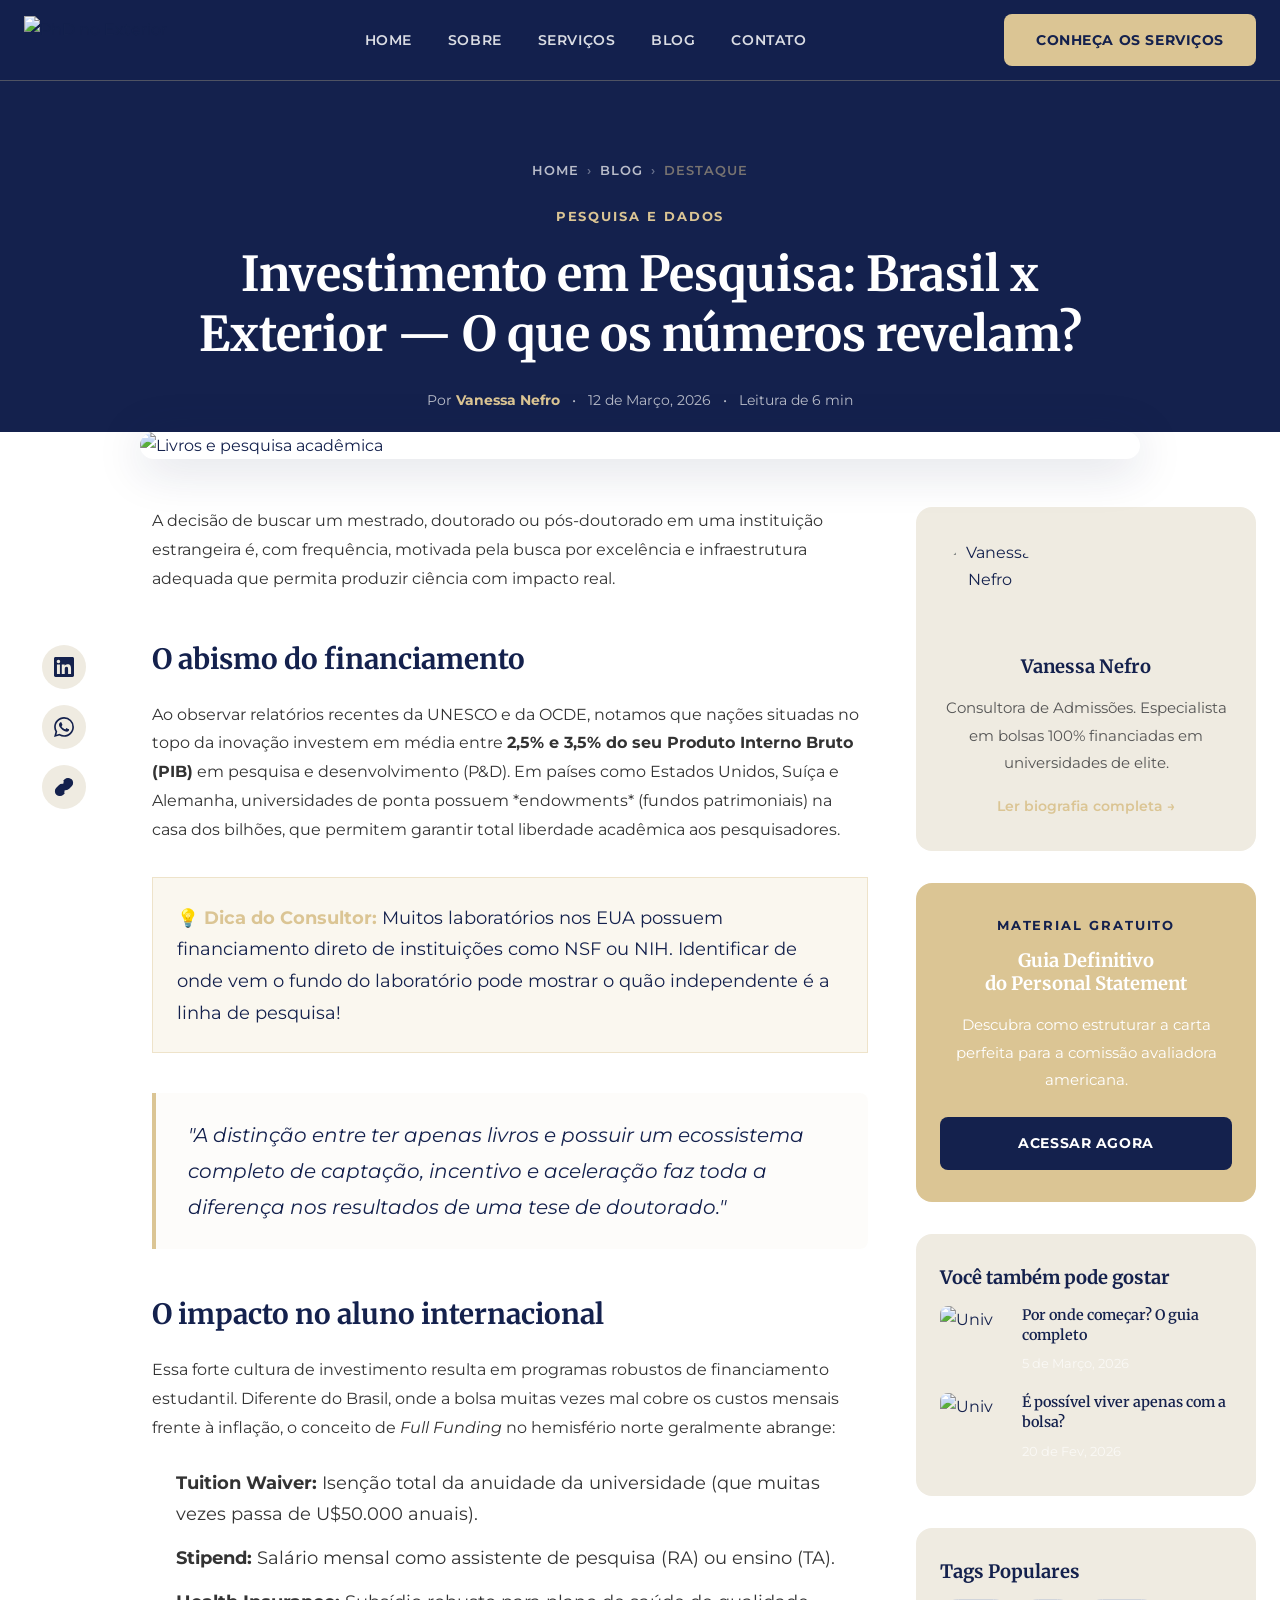
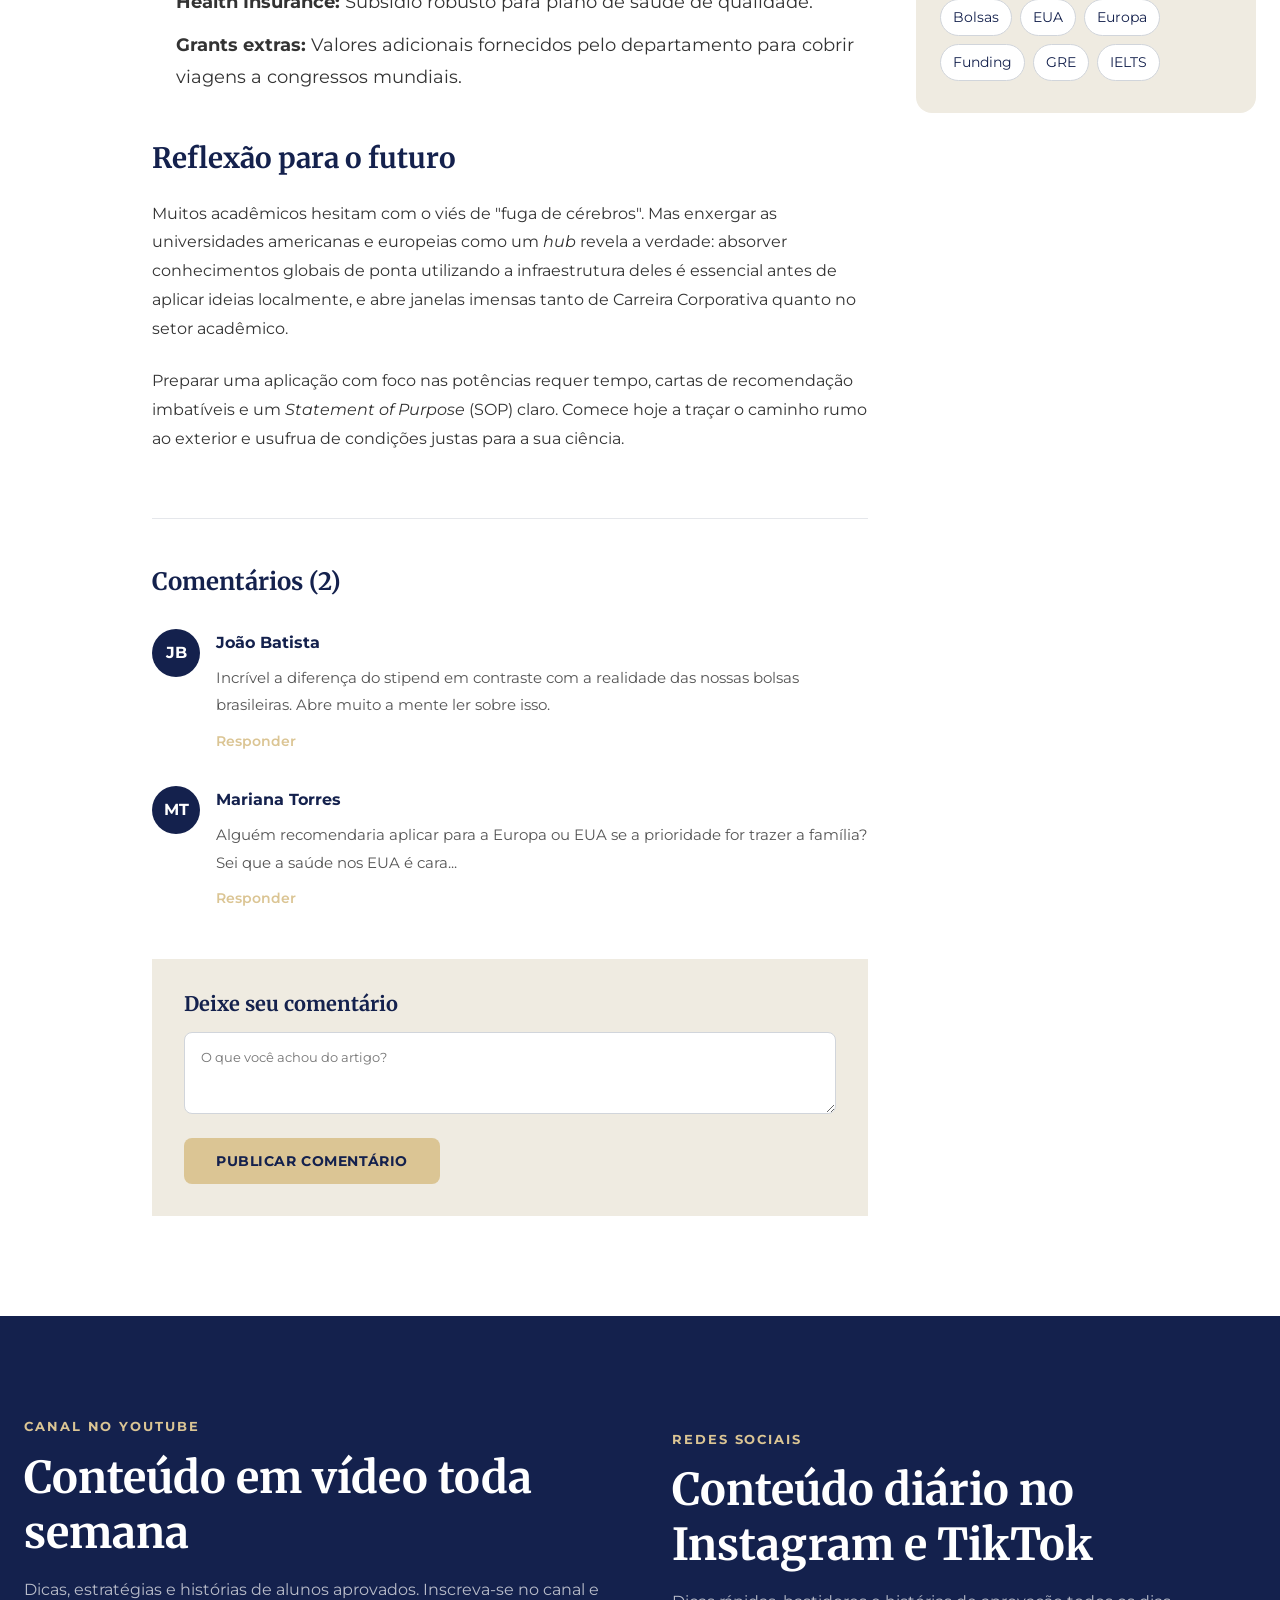
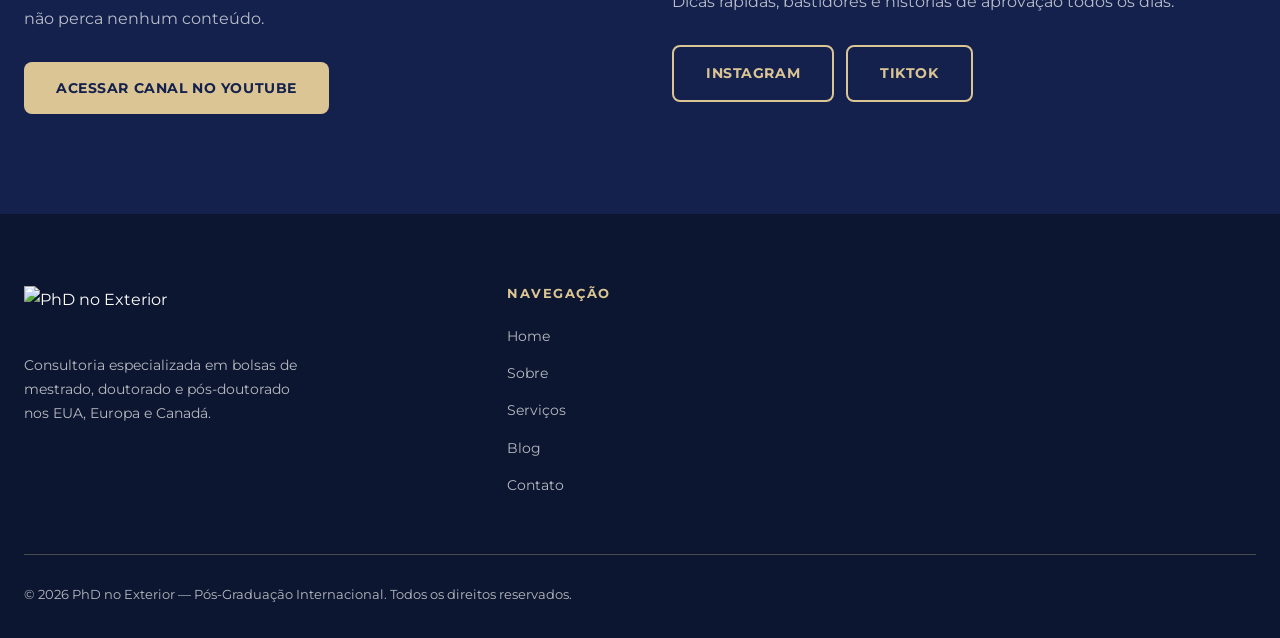
==== commit d60b7379: "feat(blog): refatoracao premium da pagina do artigo com sidebar e widgets" ====
--- a/artigo-1.html
+++ b/artigo-1.html
@@ -9,6 +9,11 @@
   <link rel="icon" type="image/png" href="02%20-%20LOGOTIPO/LOGOTIPO%20REDUZIDO-01.png" />
 </head>
 <body>
+
+  <!-- READING PROGRESS BAR -->
+  <div class="progress-container">
+    <div class="progress-bar" id="progressBar"></div>
+  </div>
 
   <!-- HEADER -->
   <header class="header" id="header">
@@ -64,53 +69,152 @@
     </div>
   </section>
 
-  <!-- ARTICLE CONTENT -->
-  <section class="section section--white" style="padding-top: 0;">
-    <div class="container">
+  <!-- CONTENT WRAPPER -->
+  <section class="section section--white" style="padding-top: 0; position:relative;">
+    <div class="container">
+      
+      <!-- HERO IMAGE OVERLAP -->
       <div class="article-image">
         <img src="https://images.unsplash.com/photo-1434030216411-0b793f4b6aee?auto=format&fit=crop&w=1200&q=80" alt="Livros e pesquisa acadêmica" />
       </div>
 
-      <article class="article-body" data-reveal>
-        <p>A decisão de buscar um mestrado, doutorado ou pós-doutorado em uma instituição estrangeira é, com frequência, motivada pela busca por excelência e infraestrutura adequada que permita produzir ciência com impacto real.</p>
+      <div class="article-wrapper">
         
-        <h2>O abismo do financiamento</h2>
-        <p>Ao observar relatórios recentes da UNESCO e da OCDE, notamos que nações situadas no topo da inovação investem em média entre <strong>2,5% e 3,5% do seu Produto Interno Bruto (PIB)</strong> em pesquisa e desenvolvimento (P&D). Em países como Estados Unidos, Suíça e Alemanha, universidades de ponta possuem *endowments* (fundos patrimoniais) na casa dos bilhões, que permitem garantir total liberdade acadêmica aos pesquisadores.</p>
-
-        <blockquote>
-          "A distinção entre ter apenas livros e possuir um ecossistema completo de captação, incentivo e aceleração faz toda a diferença nos resultados de uma tese de doutorado."
-        </blockquote>
-
-        <h2>O impacto no aluno internacional (Bolsas e Suporte)</h2>
-        <p>Essa forte cultura de investimento resulta em programas robustos de financiamento estudantil. Diferente do Brasil, onde a bolsa muitas vezes mal cobre os custos mensais frente à inflação, o conceito de <em>Full Funding</em> no hemisfério norte geralmente abrange:</p>
-        <ul>
-          <li><strong>Tuition Waiver:</strong> Isenção total da anuidade da universidade.</li>
-          <li><strong>Stipend:</strong> Salário mensal como assistente de pesquisa (RA) ou ensino (TA).</li>
-          <li><strong>Health Insurance:</strong> Subsídio robusto para plano de saúde de qualidade.</li>
-          <li><strong>Grants extras:</strong> Valores extras fornecidos pelo departamento para cobrir viagens a congressos na Europa ou Ásia.</li>
-        </ul>
-
-        <h2>Reflexão para o futuro</h2>
-        <p>Muitos acadêmicos hesitam com o viés de "fuga de cérebros". Mas enxergar as universidades americanas e europeias como um <em>hub</em> revela a verdade: absorver conhecimentos globais de ponta utilizando a infraestrutura deles é essencial antes de aplicar localmente no seu país de origem.</p>
-
-        <p>Preparar uma aplicação com foco nas potências requer tempo, cartas de recomendação imbatíveis e um <em>Statement of Purpose</em> claro. Comece hoje a traçar o caminho rumo ao exterior e usufrua de condições justas para a sua ciência.</p>
-      </article>
-
-      <!-- AUTHOR BIO -->
-      <div class="article-author" data-reveal>
-        <div class="author-avatar">
-          <img src="https://wmvubil4ztro699m.public.blob.vercel-storage.com/foto-1.jpeg" alt="Vanessa Nefro" style="width:80px;height:80px;border-radius:50%;object-fit:cover;" />
-        </div>
-        <div class="author-info">
-          <h3>Escrito por Vanessa Nefro</h3>
-          <p>Especialista em aplicações acadêmicas internacionais e consultoria de admissões. Ajudando pesquisadores brasileiros a conquistarem fundos de bolsas completos nos EUA, Europa e Canadá.</p>
-        </div>
-      </div>
+        <!-- FLOTING SHARE BUTTONS -->
+        <aside class="share-buttons" data-reveal>
+          <span>Compartilhar</span>
+          <button title="Compartilhar no LinkedIn" onclick="shareArticle()"><svg viewBox="0 0 24 24"><path d="M20.447 20.452h-3.554v-5.569c0-1.328-.027-3.037-1.852-3.037-1.853 0-2.136 1.445-2.136 2.939v5.667H9.351V9h3.414v1.561h.046c.477-.9 1.637-1.85 3.37-1.85 3.601 0 4.267 2.37 4.267 5.455v6.286zM5.337 7.433c-1.144 0-2.063-.926-2.063-2.065 0-1.138.92-2.063 2.063-2.063 1.14 0 2.064.925 2.064 2.063 0 1.139-.925 2.065-2.064 2.065zm1.782 13.019H3.555V9h3.564v11.452zM22.225 0H1.771C.792 0 0 .774 0 1.729v20.542C0 23.227.792 24 1.771 24h20.451C23.2 24 24 23.227 24 22.271V1.729C24 .774 23.2 0 22.222 0h.003z"/></svg></button>
+          <button title="Compartilhar no WhatsApp" onclick="shareArticle()"><svg viewBox="0 0 24 24"><path d="M17.472 14.382c-.297-.149-1.758-.867-2.03-.967-.273-.099-.471-.148-.67.15-.197.297-.767.966-.94 1.164-.173.199-.347.223-.644.075-.297-.15-1.255-.463-2.39-1.475-.883-.788-1.48-1.761-1.653-2.059-.173-.297-.018-.458.13-.606.134-.133.298-.347.446-.52.149-.174.198-.298.298-.497.099-.198.05-.371-.025-.52-.075-.149-.669-1.612-.916-2.207-.242-.579-.487-.5-.669-.51-.173-.008-.371-.01-.57-.01-.198 0-.52.074-.792.372-.272.297-1.04 1.016-1.04 2.479 0 1.462 1.065 2.875 1.213 3.074.149.198 2.096 3.2 5.077 4.487.709.306 1.262.489 1.694.625.712.227 1.36.195 1.871.118.571-.085 1.758-.719 2.006-1.413.248-.694.248-1.289.173-1.413-.074-.124-.272-.198-.57-.347m-5.421 7.403h-.004a9.87 9.87 0 01-5.031-1.378l-.361-.214-3.741.982.998-3.648-.235-.374a9.86 9.86 0 01-1.51-5.26c.001-5.45 4.436-9.884 9.888-9.884 2.64 0 5.122 1.03 6.988 2.898a9.825 9.825 0 012.893 6.994c-.003 5.45-4.437 9.884-9.885 9.884m8.413-18.297A11.815 11.815 0 0012.05 0C5.495 0 .16 5.335.157 11.892c0 2.096.547 4.142 1.588 5.945L.057 24l6.305-1.654a11.882 11.882 0 005.683 1.448h.005c6.554 0 11.89-5.335 11.893-11.893a11.821 11.821 0 00-3.48-8.413z"/></svg></button>
+          <button title="Copiar Link" onclick="shareArticle()"><svg viewBox="0 0 24 24" fill="none" stroke="currentColor" stroke-width="2"><path d="M10 13a5 5 0 0 0 7.54.54l3-3a5 5 0 0 0-7.07-7.07l-1.72 1.71"></path><path d="M14 11a5 5 0 0 0-7.54-.54l-3 3a5 5 0 0 0 7.07 7.07l1.71-1.71"></path></svg></button>
+        </aside>
+
+        <!-- MAIN ARTICLE CONTENT -->
+        <main class="article-main" data-reveal>
+          <article class="article-body">
+            <p>A decisão de buscar um mestrado, doutorado ou pós-doutorado em uma instituição estrangeira é, com frequência, motivada pela busca por excelência e infraestrutura adequada que permita produzir ciência com impacto real.</p>
+            
+            <h2>O abismo do financiamento</h2>
+            <p>Ao observar relatórios recentes da UNESCO e da OCDE, notamos que nações situadas no topo da inovação investem em média entre <strong>2,5% e 3,5% do seu Produto Interno Bruto (PIB)</strong> em pesquisa e desenvolvimento (P&D). Em países como Estados Unidos, Suíça e Alemanha, universidades de ponta possuem *endowments* (fundos patrimoniais) na casa dos bilhões, que permitem garantir total liberdade acadêmica aos pesquisadores.</p>
+
+            <div class="notice-box">
+              <strong>💡 Dica do Consultor:</strong> Muitos laboratórios nos EUA possuem financiamento direto de instituições como NSF ou NIH. Identificar de onde vem o fundo do laboratório pode mostrar o quão independente é a linha de pesquisa!
+            </div>
+
+            <blockquote>
+              "A distinção entre ter apenas livros e possuir um ecossistema completo de captação, incentivo e aceleração faz toda a diferença nos resultados de uma tese de doutorado."
+            </blockquote>
+
+            <h2>O impacto no aluno internacional</h2>
+            <p>Essa forte cultura de investimento resulta em programas robustos de financiamento estudantil. Diferente do Brasil, onde a bolsa muitas vezes mal cobre os custos mensais frente à inflação, o conceito de <em>Full Funding</em> no hemisfério norte geralmente abrange:</p>
+            <ul>
+              <li><strong>Tuition Waiver:</strong> Isenção total da anuidade da universidade (que muitas vezes passa de U$50.000 anuais).</li>
+              <li><strong>Stipend:</strong> Salário mensal como assistente de pesquisa (RA) ou ensino (TA).</li>
+              <li><strong>Health Insurance:</strong> Subsídio robusto para plano de saúde de qualidade.</li>
+              <li><strong>Grants extras:</strong> Valores adicionais fornecidos pelo departamento para cobrir viagens a congressos mundiais.</li>
+            </ul>
+
+            <h2>Reflexão para o futuro</h2>
+            <p>Muitos acadêmicos hesitam com o viés de "fuga de cérebros". Mas enxergar as universidades americanas e europeias como um <em>hub</em> revela a verdade: absorver conhecimentos globais de ponta utilizando a infraestrutura deles é essencial antes de aplicar ideias localmente, e abre janelas imensas tanto de Carreira Corporativa quanto no setor acadêmico.</p>
+
+            <p>Preparar uma aplicação com foco nas potências requer tempo, cartas de recomendação imbatíveis e um <em>Statement of Purpose</em> (SOP) claro. Comece hoje a traçar o caminho rumo ao exterior e usufrua de condições justas para a sua ciência.</p>
+          </article>
+
+          <!-- COMMENTS MOCKUP -->
+          <div class="article-comments">
+            <h3>Comentários (2)</h3>
+            <div class="comment-list">
+              <div class="comment-item">
+                <div class="comment-avatar">JB</div>
+                <div class="comment-content">
+                  <div class="comment-author">João Batista <span>• há 2 dias</span></div>
+                  <p>Incrível a diferença do stipend em contraste com a realidade das nossas bolsas brasileiras. Abre muito a mente ler sobre isso.</p>
+                  <a href="#">Responder</a>
+                </div>
+              </div>
+              <div class="comment-item">
+                <div class="comment-avatar">MT</div>
+                <div class="comment-content">
+                  <div class="comment-author">Mariana Torres <span>• há 5 dias</span></div>
+                  <p>Alguém recomendaria aplicar para a Europa ou EUA se a prioridade for trazer a família? Sei que a saúde nos EUA é cara...</p>
+                  <a href="#">Responder</a>
+                </div>
+              </div>
+            </div>
+            
+            <div class="comment-form-box">
+              <h4>Deixe seu comentário</h4>
+              <textarea placeholder="O que você achou do artigo?" rows="3"></textarea>
+              <button class="btn btn--gold">Publicar Comentário</button>
+            </div>
+          </div>
+        </main>
+
+        <!-- RIGHT SIDEBAR -->
+        <aside class="article-sidebar" data-reveal>
+          
+          <!-- Widget: Autor -->
+          <div class="sidebar-widget widget-author">
+            <img src="https://wmvubil4ztro699m.public.blob.vercel-storage.com/foto-1.jpeg" alt="Vanessa Nefro" />
+            <h4>Vanessa Nefro</h4>
+            <p>Consultora de Admissões. Especialista em bolsas 100% financiadas em universidades de elite.</p>
+            <a href="sobre.html" class="widget-link">Ler biografia completa →</a>
+          </div>
+
+          <!-- Widget: Banner Promocional -->
+          <div class="sidebar-widget widget-banner">
+            <span class="eyebrow" style="color:var(--navy); text-align:center;">Material Gratuito</span>
+            <h4>Guia Definitivo<br/>do Personal Statement</h4>
+            <p>Descubra como estruturar a carta perfeita para a comissão avaliadora americana.</p>
+            <a href="servicos.html" class="btn btn--navy" style="width:100%; justify-content:center;">Acessar Agora</a>
+          </div>
+
+          <!-- Widget: Artigos Relacionados -->
+          <div class="sidebar-widget widget-related">
+            <h4>Você também pode gostar</h4>
+            <div class="related-list">
+              <a href="artigo-2.html" class="related-item">
+                <div class="img-box">
+                  <img src="https://images.unsplash.com/photo-1562774053-701939374585?auto=format&fit=crop&w=200&q=80" alt="Univ" />
+                </div>
+                <div class="txt-box">
+                  <h5>Por onde começar? O guia completo</h5>
+                  <span>5 de Março, 2026</span>
+                </div>
+              </a>
+              <a href="#" class="related-item">
+                <div class="img-box">
+                  <img src="https://images.unsplash.com/photo-1499856871958-5b9357676b62?auto=format&fit=crop&w=200&q=80" alt="Univ" />
+                </div>
+                <div class="txt-box">
+                  <h5>É possível viver apenas com a bolsa?</h5>
+                  <span>20 de Fev, 2026</span>
+                </div>
+              </a>
+            </div>
+          </div>
+
+          <!-- Widget: Tags -->
+          <div class="sidebar-widget widget-tags">
+            <h4>Tags Populares</h4>
+            <div class="tags-row">
+              <a href="#">Bolsas</a>
+              <a href="#">EUA</a>
+              <a href="#">Europa</a>
+              <a href="#">Funding</a>
+              <a href="#">GRE</a>
+              <a href="#">IELTS</a>
+            </div>
+          </div>
+
+        </aside>
+
+      </div> <!-- fim .article-wrapper -->
     </div>
   </section>
 
-  <!-- NEWSLETTER / YOUTUBE (SAME AS BLOG) -->
+  <!-- NEWSLETTER / YOUTUBE -->
   <section class="section section--dark">
+    <!-- Resto da sessão mantida como no original -->
     <div class="container">
       <div style="display:grid;grid-template-columns:1fr 1fr;gap:64px;align-items:center;" data-reveal>
         <div>
--- a/css/style.css
+++ b/css/style.css
@@ -2258,3 +2258,316 @@
   .blog-controls { padding: 24px 16px; }
   .featured-content { padding: 32px 24px; }
 }
+
+/* ============================================
+   ESTILOS PARA A PÁGINA INTERNA DE ARTIGO
+   ============================================ */
+
+/* Progress Bar */
+.progress-container {
+  position: fixed;
+  top: 0;
+  left: 0;
+  width: 100%;
+  height: 4px;
+  background: transparent;
+  z-index: 9999;
+}
+.progress-bar {
+  height: 100%;
+  background: var(--gold);
+  width: 0%;
+  transition: width 0.1s ease-out;
+}
+
+/* Hero Article */
+.article-hero {
+  padding: 160px 0 80px;
+  background: var(--navy);
+  color: var(--white);
+  text-align: center;
+  position: relative;
+}
+.article-hero h1 {
+  max-width: 900px;
+  margin: 0 auto 24px;
+  font-size: clamp(2rem, 4vw, 3rem);
+}
+.article-meta {
+  display: flex;
+  align-items: center;
+  justify-content: center;
+  gap: 12px;
+  color: rgba(255,255,255,0.7);
+  font-size: 0.9rem;
+  flex-wrap: wrap;
+}
+.article-meta strong { color: var(--gold); }
+
+/* Article Layout: Content + Sidebar */
+.article-wrapper {
+  display: grid;
+  grid-template-columns: 80px 1fr 340px;
+  gap: 48px;
+  max-width: 1280px;
+  margin: 0 auto;
+  align-items: start;
+}
+@media (max-width: 1024px) {
+  .article-wrapper {
+    grid-template-columns: 1fr 300px;
+  }
+}
+@media (max-width: 768px) {
+  .article-wrapper {
+    grid-template-columns: 1fr;
+    gap: 32px;
+  }
+}
+
+/* Share Buttons */
+.share-buttons {
+  display: flex;
+  flex-direction: column;
+  gap: 16px;
+  position: sticky;
+  top: 120px;
+  align-items: center;
+}
+.share-buttons span {
+  font-size: 0.75rem;
+  text-transform: uppercase;
+  color: var(--text-muted);
+  letter-spacing: 1px;
+  margin-bottom: 8px;
+  writing-mode: vertical-rl;
+  transform: rotate(180deg);
+}
+.share-buttons button {
+  background: var(--cream);
+  border: none;
+  width: 44px;
+  height: 44px;
+  border-radius: 50%;
+  display: flex;
+  align-items: center;
+  justify-content: center;
+  cursor: pointer;
+  transition: all 0.3s ease;
+  color: var(--navy);
+  padding: 0;
+}
+.share-buttons button:hover {
+  background: var(--gold);
+  color: var(--white);
+  transform: translateY(-4px);
+}
+.share-buttons svg { width: 20px; height: 20px; fill: currentColor; }
+
+@media (max-width: 1024px) {
+  .share-buttons { display: none; }
+}
+
+/* Image */
+.article-image {
+  max-width: 1000px;
+  margin: -60px auto 48px;
+  border-radius: var(--radius-lg);
+  overflow: hidden;
+  box-shadow: var(--shadow-lg);
+  position: relative;
+  z-index: 10;
+}
+.article-image img { width: 100%; height: auto; display: block; }
+
+/* Main Text Body */
+.article-body {
+  font-size: 1.1rem;
+  line-height: 1.8;
+  color: #333;
+}
+.article-body h2 {
+  color: var(--navy);
+  margin: 48px 0 24px;
+  font-size: 1.75rem;
+}
+.article-body p { margin-bottom: 24px; }
+.article-body ul, .article-body ol {
+  margin-bottom: 24px;
+  padding-left: 24px;
+}
+.article-body li { margin-bottom: 12px; }
+.article-body blockquote {
+  border-left: 4px solid var(--gold);
+  padding: 24px 32px;
+  background: rgba(219,197,148,0.05);
+  font-style: italic;
+  font-size: 1.25rem;
+  color: var(--navy);
+  margin: 40px 0;
+  border-radius: 0 var(--radius) var(--radius) 0;
+}
+
+/* Notice Box */
+.notice-box {
+  background: rgba(219,197,148,0.15);
+  border: 1px solid rgba(219,197,148,0.4);
+  padding: 24px;
+  border-radius: var(--radius-md);
+  margin: 32px 0;
+  color: var(--navy);
+}
+.notice-box strong { color: var(--gold); }
+
+/* Comments Mockup */
+.article-comments {
+  margin-top: 64px;
+  padding-top: 48px;
+  border-top: 1px solid #E5E7EB;
+}
+.article-comments h3 {
+  font-size: 1.5rem;
+  margin-bottom: 32px;
+  color: var(--navy);
+}
+.comment-item {
+  display: flex;
+  gap: 16px;
+  margin-bottom: 32px;
+}
+.comment-avatar {
+  width: 48px;
+  height: 48px;
+  background: var(--navy);
+  color: var(--white);
+  border-radius: 50%;
+  display: flex;
+  align-items: center;
+  justify-content: center;
+  font-weight: 700;
+  flex-shrink: 0;
+}
+.comment-author {
+  font-weight: 700;
+  color: var(--navy);
+  margin-bottom: 8px;
+}
+.comment-author span {
+  font-weight: 400;
+  font-size: 0.85rem;
+  color: var(--text-muted);
+}
+.comment-content p {
+  color: #555;
+  font-size: 0.95rem;
+  margin-bottom: 8px;
+}
+.comment-content a {
+  font-size: 0.85rem;
+  font-weight: 600;
+  color: var(--gold);
+}
+.comment-form-box {
+  background: var(--cream);
+  padding: 32px;
+  border-radius: var(--radius-md);
+  margin-top: 48px;
+}
+.comment-form-box h4 { margin-bottom: 16px; color: var(--navy); }
+.comment-form-box textarea {
+  width: 100%;
+  padding: 16px;
+  border: 1px solid #D1D5DB;
+  border-radius: var(--radius);
+  margin-bottom: 16px;
+  font-family: inherit;
+  resize: vertical;
+}
+
+/* Sidebar Widgets */
+.article-sidebar {
+  position: sticky;
+  top: 120px;
+  display: flex;
+  flex-direction: column;
+  gap: 32px;
+}
+.sidebar-widget {
+  background: var(--cream);
+  padding: 32px 24px;
+  border-radius: var(--radius-lg);
+}
+.sidebar-widget h4 {
+  font-size: 1.15rem;
+  color: var(--navy);
+  margin-bottom: 16px;
+}
+
+/* Author Widget */
+.widget-author { text-align: center; }
+.widget-author img {
+  width: 100px;
+  height: 100px;
+  border-radius: 50%;
+  object-fit: cover;
+  margin-bottom: 16px;
+}
+.widget-author p {
+  font-size: 0.95rem;
+  color: #555;
+  margin-bottom: 16px;
+}
+.widget-link { font-size: 0.9rem; font-weight: 600; color: var(--gold); }
+
+/* Banner Widget */
+.widget-banner {
+  background: var(--gold);
+  color: var(--white);
+  text-align: center;
+}
+.widget-banner h4 { color: var(--white); }
+.widget-banner p { font-size: 0.95rem; margin-bottom: 24px; }
+.widget-banner .eyebrow { margin-bottom: 12px; }
+
+/* Related Widget */
+.related-list { display: flex; flex-direction: column; gap: 16px; }
+.related-item {
+  display: flex;
+  gap: 12px;
+  align-items: center;
+  transition: opacity 0.3s ease;
+}
+.related-item:hover { opacity: 0.8; }
+.related-item .img-box {
+  width: 70px;
+  height: 70px;
+  border-radius: var(--radius);
+  overflow: hidden;
+  flex-shrink: 0;
+}
+.related-item .img-box img { width: 100%; height: 100%; object-fit: cover; }
+.related-item h5 {
+  font-size: 0.9rem;
+  font-weight: 600;
+  color: var(--navy);
+  line-height: 1.4;
+  margin-bottom: 4px;
+}
+.related-item span { font-size: 0.8rem; color: var(--text-muted); }
+
+/* Tags Widget */
+.tags-row { display: flex; flex-wrap: wrap; gap: 8px; }
+.tags-row a {
+  background: var(--white);
+  padding: 6px 12px;
+  border-radius: 20px;
+  font-size: 0.85rem;
+  color: var(--navy);
+  border: 1px solid #D1D5DB;
+  transition: all 0.3s ease;
+}
+.tags-row a:hover {
+  background: var(--navy);
+  color: var(--white);
+  border-color: var(--navy);
+}
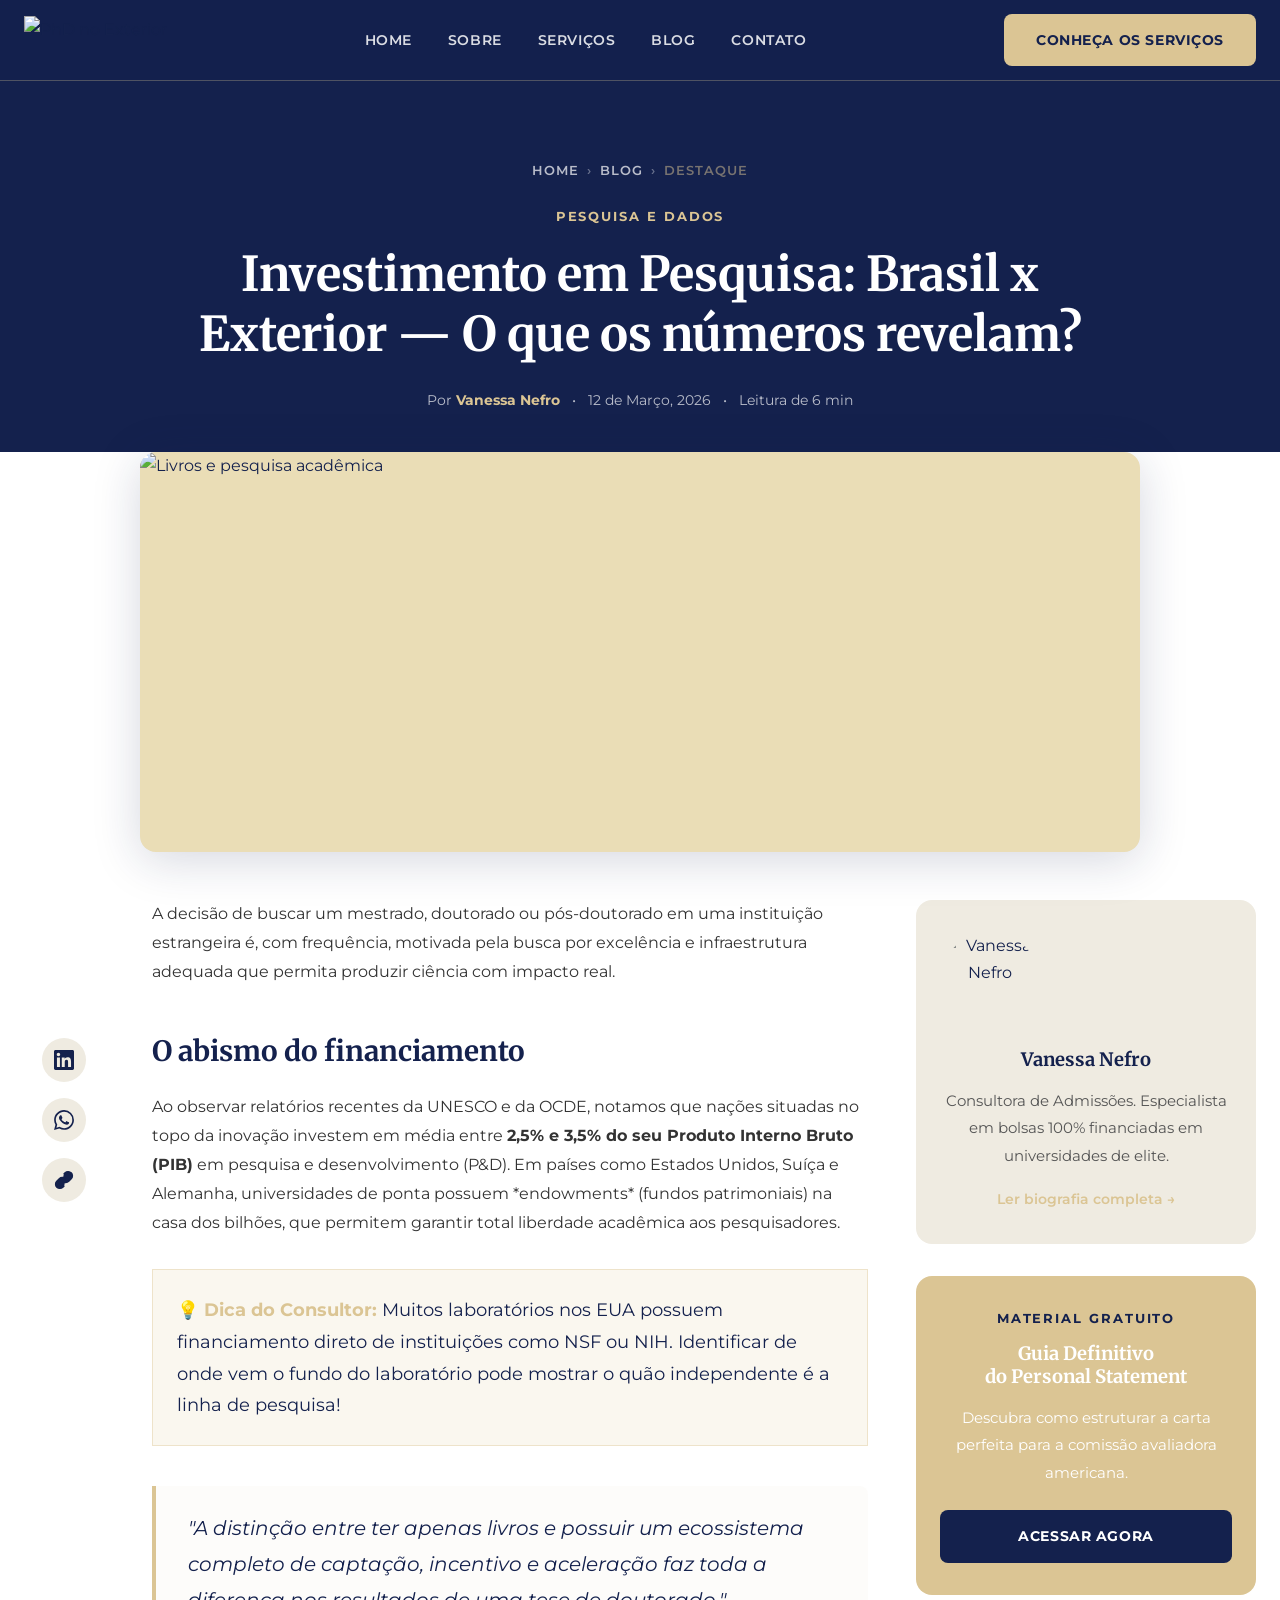
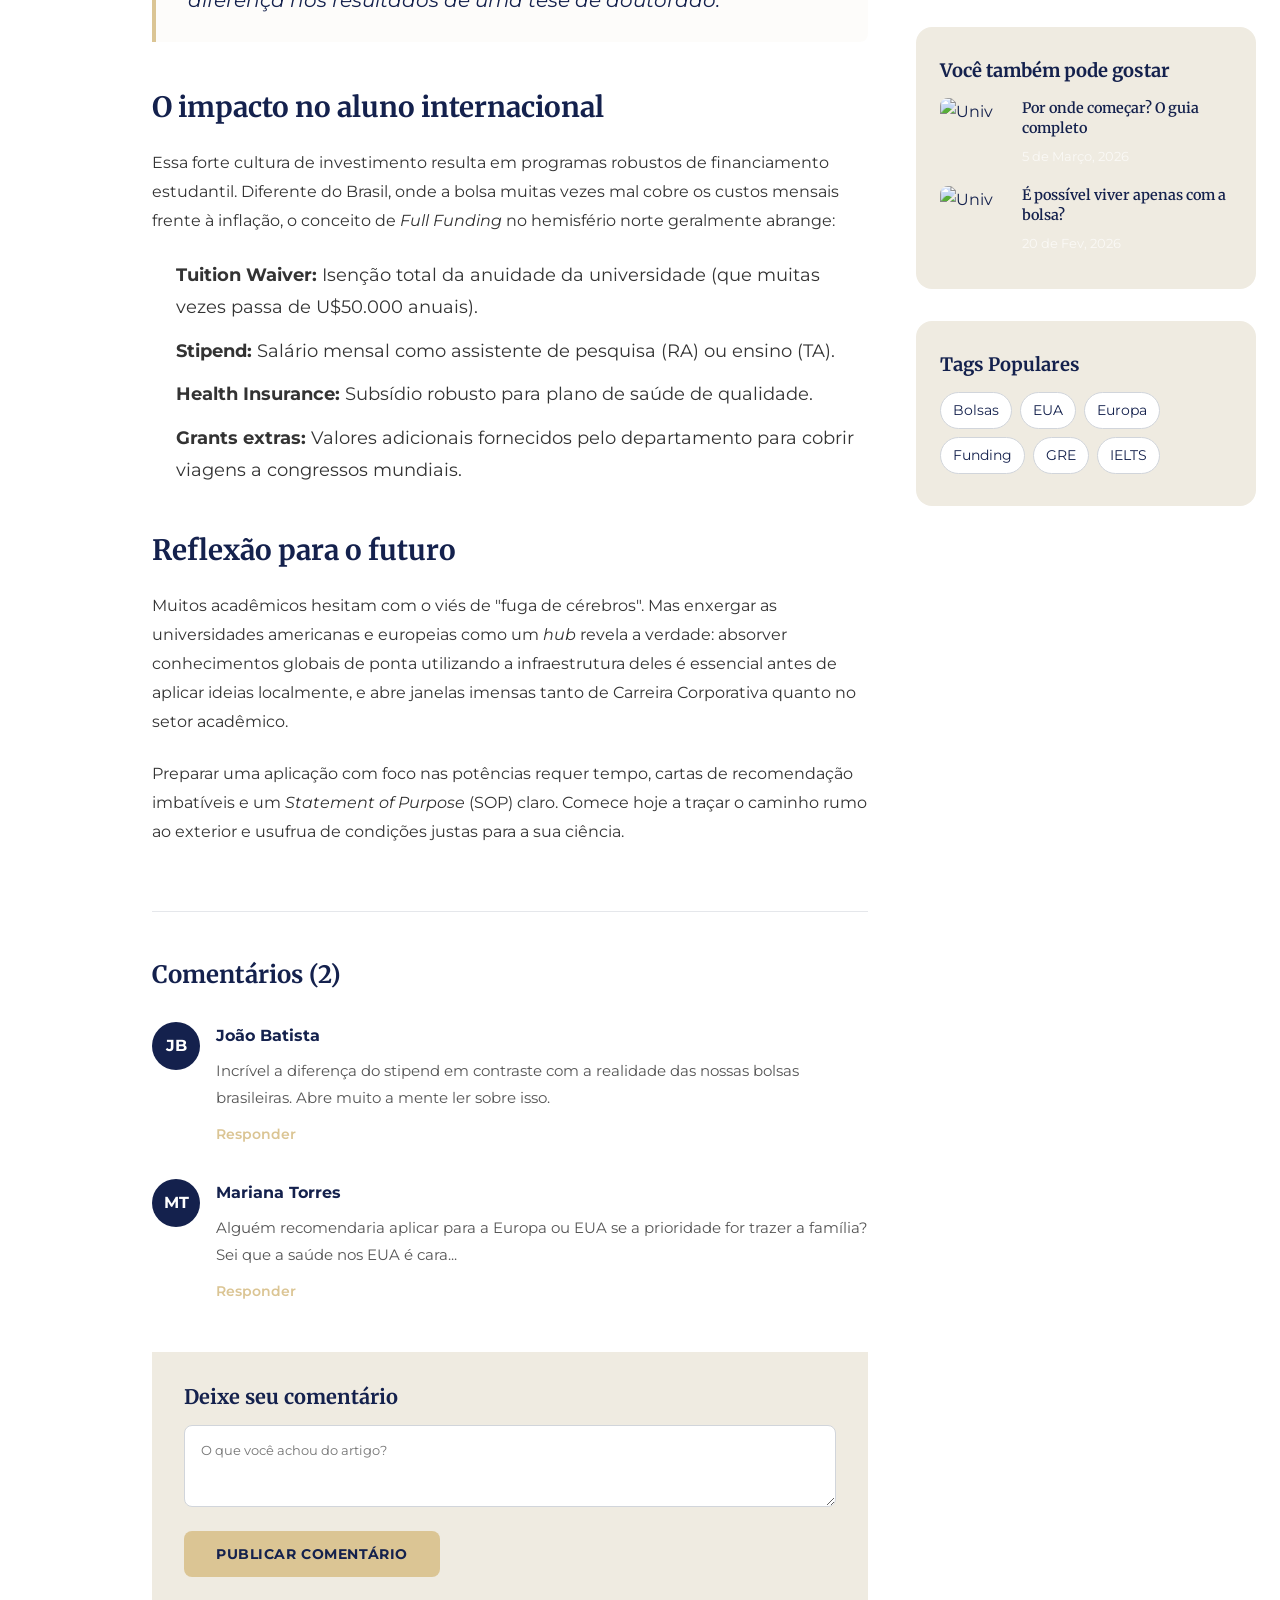
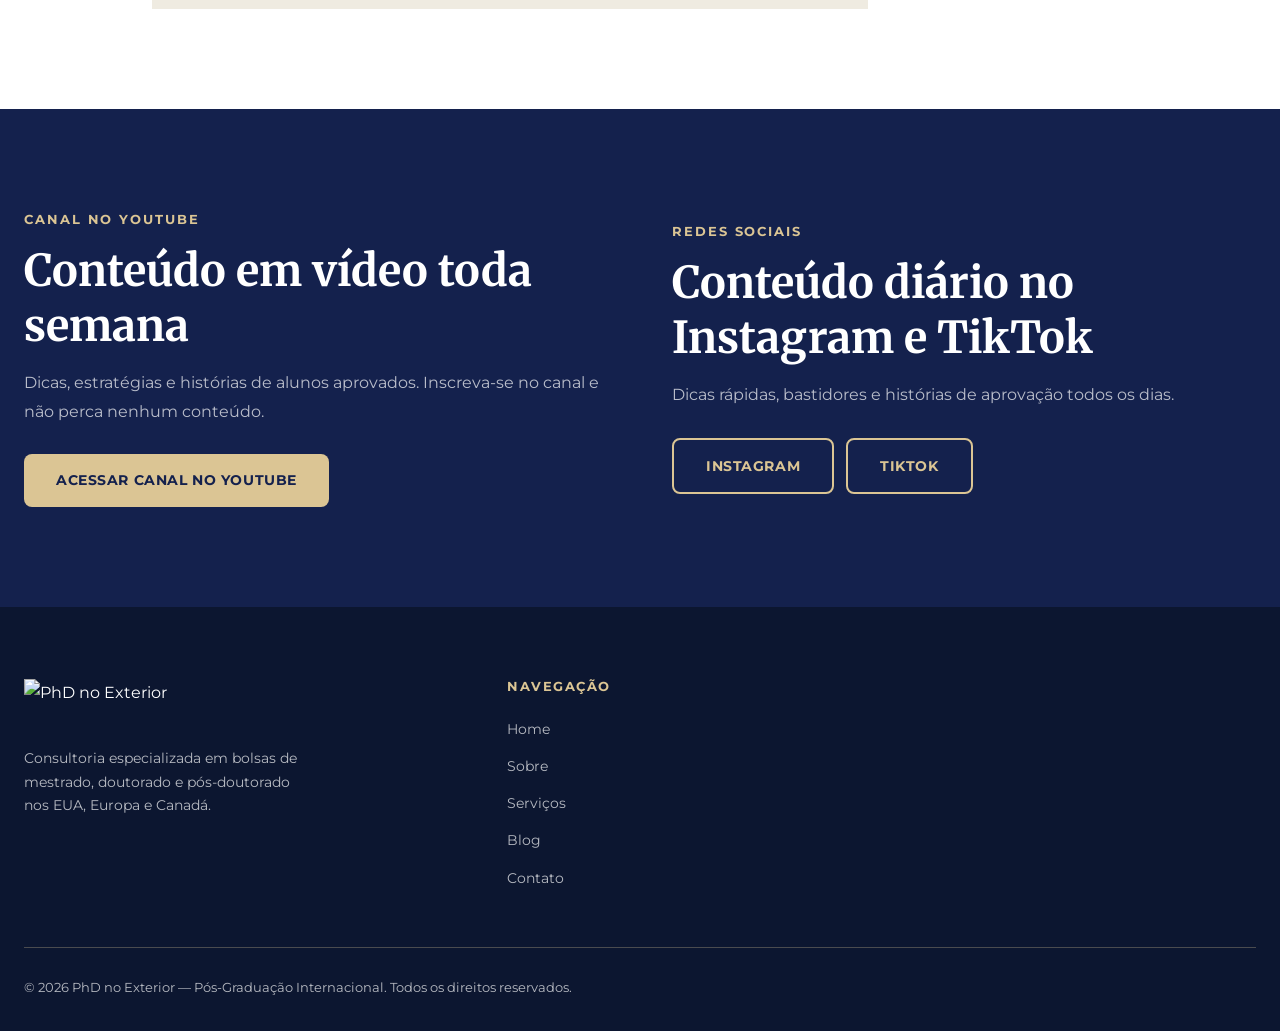
==== commit 7763fdcb: "fix(blog): substitui imagens quebradas e ajusta padding do hero" ====
--- a/artigo-1.html
+++ b/artigo-1.html
@@ -1,4 +1,4 @@
-<!DOCTYPE html>
+﻿<!DOCTYPE html>
 <html lang="pt-BR">
 <head>
   <meta charset="UTF-8" />
@@ -75,7 +75,7 @@
       
       <!-- HERO IMAGE OVERLAP -->
       <div class="article-image">
-        <img src="https://images.unsplash.com/photo-1434030216411-0b793f4b6aee?auto=format&fit=crop&w=1200&q=80" alt="Livros e pesquisa acadêmica" />
+        <img src="https://placehold.co/800x600/14214d/dbc594?text=Imagem+do+Artigo" alt="Livros e pesquisa acadêmica" />
       </div>
 
       <div class="article-wrapper">
@@ -154,7 +154,7 @@
           
           <!-- Widget: Autor -->
           <div class="sidebar-widget widget-author">
-            <img src="https://wmvubil4ztro699m.public.blob.vercel-storage.com/foto-1.jpeg" alt="Vanessa Nefro" />
+            <img src="https://placehold.co/100x100/14214d/dbc594?text=VN" alt="Vanessa Nefro" />
             <h4>Vanessa Nefro</h4>
             <p>Consultora de Admissões. Especialista em bolsas 100% financiadas em universidades de elite.</p>
             <a href="sobre.html" class="widget-link">Ler biografia completa →</a>
@@ -174,7 +174,7 @@
             <div class="related-list">
               <a href="artigo-2.html" class="related-item">
                 <div class="img-box">
-                  <img src="https://images.unsplash.com/photo-1562774053-701939374585?auto=format&fit=crop&w=200&q=80" alt="Univ" />
+                  <img src="https://placehold.co/800x600/14214d/dbc594?text=Imagem+do+Artigo" alt="Univ" />
                 </div>
                 <div class="txt-box">
                   <h5>Por onde começar? O guia completo</h5>
@@ -183,7 +183,7 @@
               </a>
               <a href="#" class="related-item">
                 <div class="img-box">
-                  <img src="https://images.unsplash.com/photo-1499856871958-5b9357676b62?auto=format&fit=crop&w=200&q=80" alt="Univ" />
+                  <img src="https://placehold.co/800x600/14214d/dbc594?text=Imagem+do+Artigo" alt="Univ" />
                 </div>
                 <div class="txt-box">
                   <h5>É possível viver apenas com a bolsa?</h5>
--- a/css/style.css
+++ b/css/style.css
@@ -1,4 +1,4 @@
-/* ============================================
+﻿/* ============================================
    PHD NO EXTERIOR — Design System
    Fonte: Manual de Marca + Briefing Web Design
    ============================================ */
@@ -1270,7 +1270,7 @@
    ============================================ */
 .page-hero {
   background: var(--navy);
-  padding: 160px 0 80px;
+  padding: 160px 0 160px;
   text-align: center;
 }
 
@@ -2282,7 +2282,7 @@
 
 /* Hero Article */
 .article-hero {
-  padding: 160px 0 80px;
+  padding: 160px 0 160px;
   background: var(--navy);
   color: var(--white);
   text-align: center;
@@ -2371,7 +2371,9 @@
 /* Image */
 .article-image {
   max-width: 1000px;
-  margin: -60px auto 48px;
+  margin: -120px auto 48px;
+  min-height: 400px;
+  background: #eaddb6;
   border-radius: var(--radius-lg);
   overflow: hidden;
   box-shadow: var(--shadow-lg);
